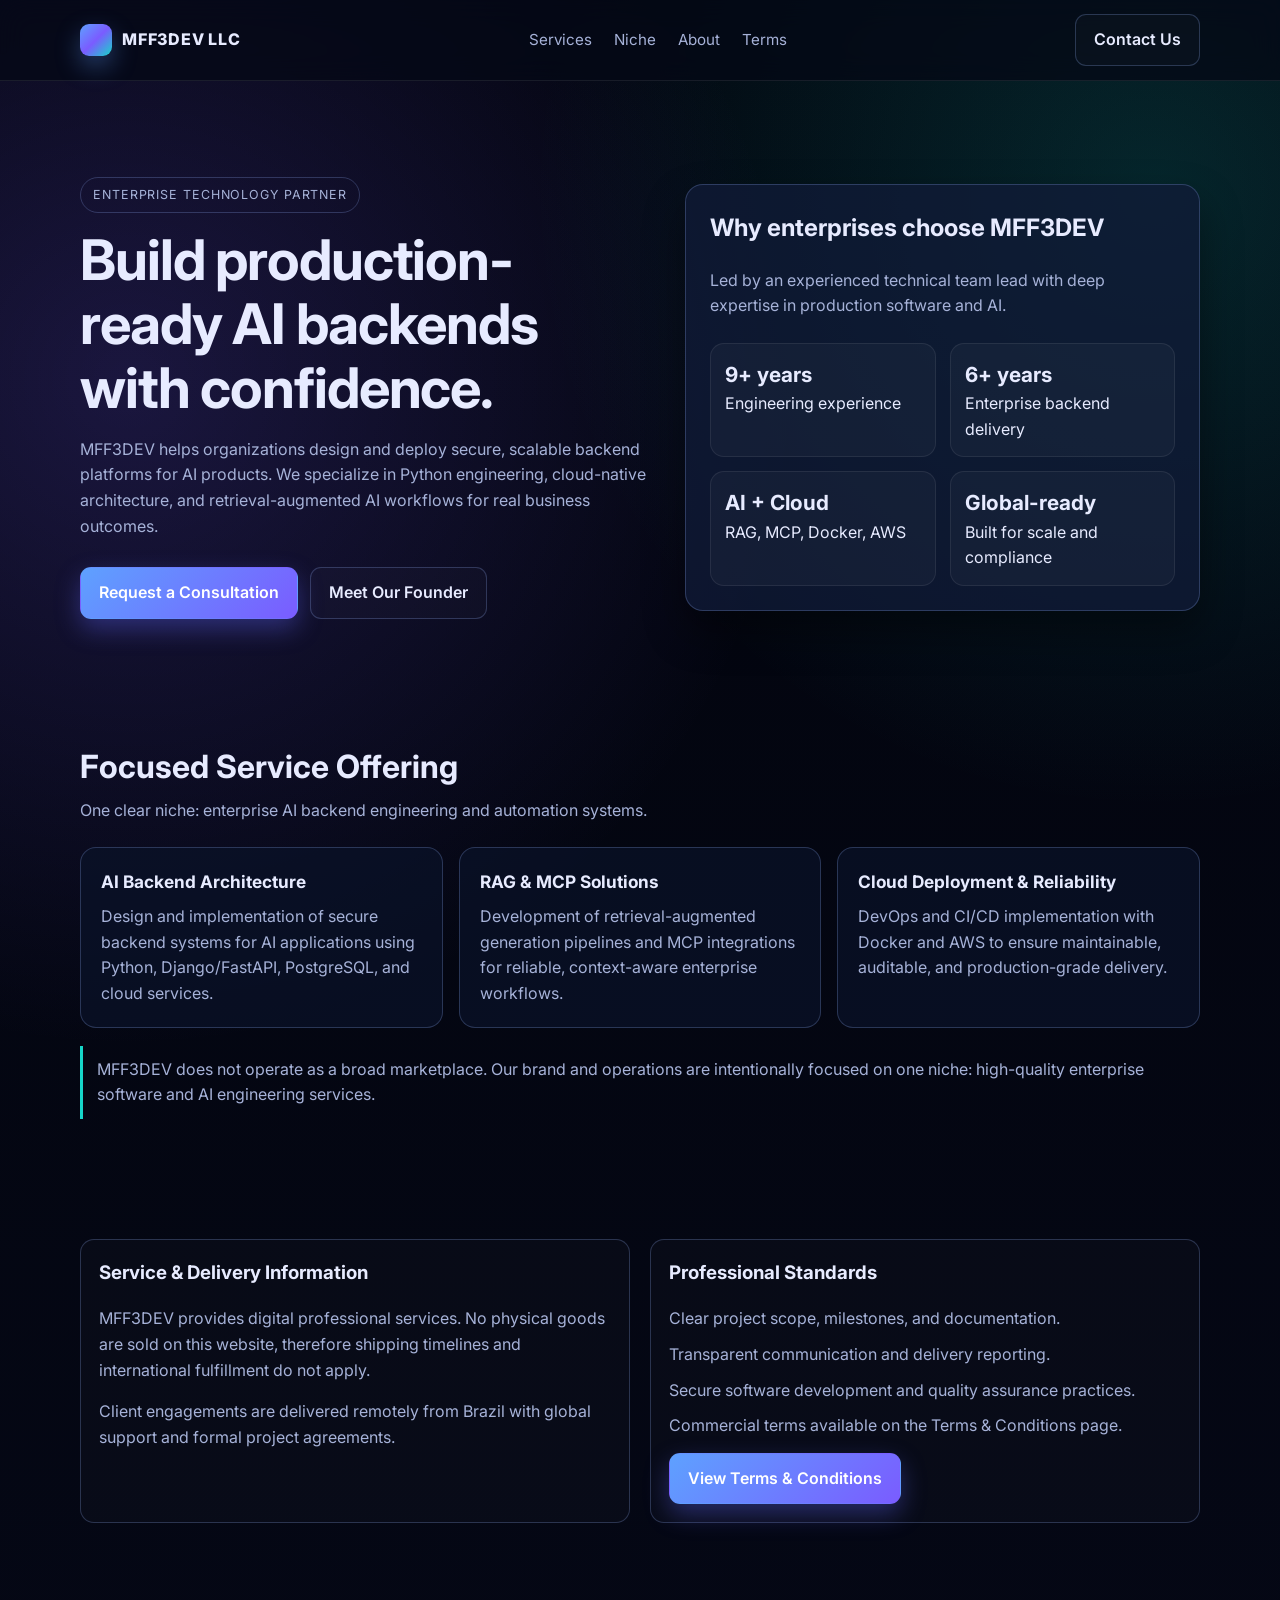
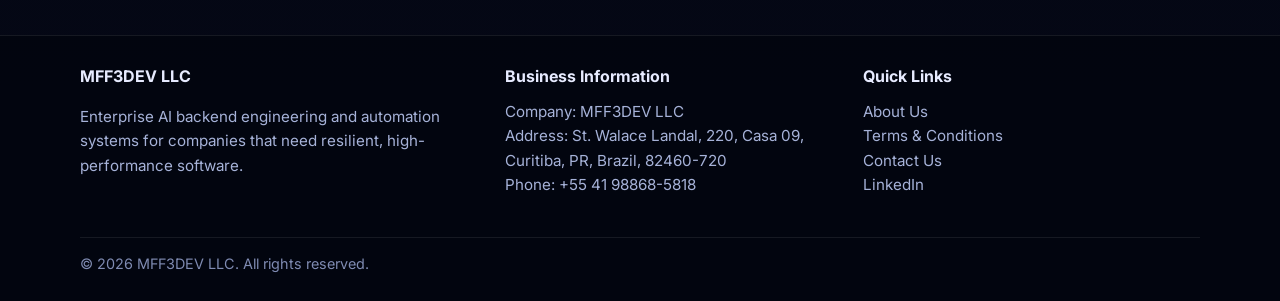
==== index.html @ eca4b6ab "Add files via upload" ====
<!doctype html>
<html lang="en">
  <head>
    <meta charset="UTF-8" />
    <meta name="viewport" content="width=device-width, initial-scale=1.0" />
    <title>MFF3DEV | Enterprise AI Engineering</title>
    <meta
      name="description"
      content="MFF3DEV LLC delivers enterprise AI backend engineering, automation systems, and software architecture services."
    />
    <link rel="preconnect" href="https://fonts.googleapis.com" />
    <link rel="preconnect" href="https://fonts.gstatic.com" crossorigin />
    <link
      href="https://fonts.googleapis.com/css2?family=Inter:wght@400;500;600;700;800&display=swap"
      rel="stylesheet"
    />
    <link rel="stylesheet" href="./styles.css" />
  </head>
  <body>
    <header class="topbar">
      <div class="container nav">
        <a class="brand" href="./index.html">
          <span class="brand-mark" aria-hidden="true"></span>
          <span>MFF3DEV LLC</span>
        </a>
        <nav class="nav-links">
          <a href="#services">Services</a>
          <a href="#focus">Niche</a>
          <a href="./about.html">About</a>
          <a href="./terms.html">Terms</a>
        </nav>
        <a class="btn btn-ghost" href="mailto:marcelo.feliciano.f@outlook.com">Contact Us</a>
      </div>
    </header>

    <main>
      <section class="hero">
        <div class="container hero-grid">
          <div>
            <span class="eyebrow">Enterprise Technology Partner</span>
            <h1>Build production-ready AI backends with confidence.</h1>
            <p>
              MFF3DEV helps organizations design and deploy secure, scalable backend platforms for AI
              products. We specialize in Python engineering, cloud-native architecture, and
              retrieval-augmented AI workflows for real business outcomes.
            </p>
            <div class="hero-actions">
              <a class="btn btn-primary" href="mailto:marcelo.feliciano.f@outlook.com">Request a Consultation</a>
              <a class="btn btn-ghost" href="./about.html">Meet Our Founder</a>
            </div>
          </div>
          <aside class="glass-card">
            <h2 style="margin-top: 0">Why enterprises choose MFF3DEV</h2>
            <p class="section-subtitle">
              Led by an experienced technical team lead with deep expertise in production software and AI.
            </p>
            <div class="metrics">
              <div class="metric">
                <strong>9+ years</strong>
                <span>Engineering experience</span>
              </div>
              <div class="metric">
                <strong>6+ years</strong>
                <span>Enterprise backend delivery</span>
              </div>
              <div class="metric">
                <strong>AI + Cloud</strong>
                <span>RAG, MCP, Docker, AWS</span>
              </div>
              <div class="metric">
                <strong>Global-ready</strong>
                <span>Built for scale and compliance</span>
              </div>
            </div>
          </aside>
        </div>
      </section>

      <section id="services">
        <div class="container">
          <h2 class="section-title">Focused Service Offering</h2>
          <p class="section-subtitle">
            One clear niche: enterprise AI backend engineering and automation systems.
          </p>
          <div class="grid-3">
            <article class="service-card">
              <h3>AI Backend Architecture</h3>
              <p>
                Design and implementation of secure backend systems for AI applications using Python,
                Django/FastAPI, PostgreSQL, and cloud services.
              </p>
            </article>
            <article class="service-card">
              <h3>RAG & MCP Solutions</h3>
              <p>
                Development of retrieval-augmented generation pipelines and MCP integrations for reliable,
                context-aware enterprise workflows.
              </p>
            </article>
            <article class="service-card">
              <h3>Cloud Deployment & Reliability</h3>
              <p>
                DevOps and CI/CD implementation with Docker and AWS to ensure maintainable, auditable,
                and production-grade delivery.
              </p>
            </article>
          </div>
          <p class="focus-note" id="focus">
            MFF3DEV does not operate as a broad marketplace. Our brand and operations are intentionally
            focused on one niche: high-quality enterprise software and AI engineering services.
          </p>
        </div>
      </section>

      <section>
        <div class="container two-col">
          <div class="panel">
            <h3>Service & Delivery Information</h3>
            <p>
              MFF3DEV provides digital professional services. No physical goods are sold on this website,
              therefore shipping timelines and international fulfillment do not apply.
            </p>
            <p>
              Client engagements are delivered remotely from Brazil with global support and formal project
              agreements.
            </p>
          </div>
          <div class="panel">
            <h3>Professional Standards</h3>
            <ul class="clean">
              <li>Clear project scope, milestones, and documentation.</li>
              <li>Transparent communication and delivery reporting.</li>
              <li>Secure software development and quality assurance practices.</li>
              <li>Commercial terms available on the Terms & Conditions page.</li>
            </ul>
            <div class="cta">
              <a class="btn btn-primary" href="./terms.html">View Terms & Conditions</a>
            </div>
          </div>
        </div>
      </section>
    </main>

    <footer>
      <div class="container footer-grid">
        <div>
          <h4>MFF3DEV LLC</h4>
          <p>
            Enterprise AI backend engineering and automation systems for companies that need resilient,
            high-performance software.
          </p>
        </div>
        <div>
          <h4>Business Information</h4>
          <ul>
            <li>Company: MFF3DEV LLC</li>
            <li>Address: St. Walace Landal, 220, Casa 09, Curitiba, PR, Brazil, 82460-720</li>
            <li>Phone: +55 41 98868-5818</li>
          </ul>
        </div>
        <div>
          <h4>Quick Links</h4>
          <ul>
            <li><a href="./about.html">About Us</a></li>
            <li><a href="./terms.html">Terms & Conditions</a></li>
            <li><a href="mailto:marcelo.feliciano.f@outlook.com">Contact Us</a></li>
            <li><a href="https://www.linkedin.com/in/marcelo-feliciano-filho-731504182" target="_blank" rel="noreferrer">LinkedIn</a></li>
          </ul>
        </div>
      </div>
      <div class="container copyright">
        © <span id="year"></span> MFF3DEV LLC. All rights reserved.
      </div>
    </footer>
    <script>
      document.getElementById("year").textContent = new Date().getFullYear();
    </script>
  </body>
</html>
---- styles.css ----
:root {
  --bg: #050816;
  --bg-soft: #0d1329;
  --card: rgba(17, 27, 56, 0.75);
  --text: #e7ebff;
  --muted: #a6b2d8;
  --primary: #5ea1ff;
  --primary-2: #7a5cff;
  --accent: #16d6c9;
  --border: rgba(151, 178, 255, 0.24);
  --shadow: 0 20px 40px rgba(0, 0, 0, 0.4);
}

* {
  box-sizing: border-box;
}

body {
  margin: 0;
  font-family: "Inter", -apple-system, BlinkMacSystemFont, "Segoe UI", Roboto, sans-serif;
  background:
    radial-gradient(circle at 10% 20%, rgba(122, 92, 255, 0.2), transparent 35%),
    radial-gradient(circle at 90% 10%, rgba(22, 214, 201, 0.16), transparent 30%),
    linear-gradient(180deg, #02040d 0%, var(--bg) 100%);
  color: var(--text);
  line-height: 1.6;
}

a {
  color: inherit;
  text-decoration: none;
}

.container {
  width: min(1120px, 92%);
  margin: 0 auto;
}

.topbar {
  position: sticky;
  top: 0;
  z-index: 50;
  backdrop-filter: blur(14px);
  background: rgba(5, 8, 22, 0.75);
  border-bottom: 1px solid rgba(255, 255, 255, 0.08);
}

.nav {
  display: flex;
  align-items: center;
  justify-content: space-between;
  padding: 14px 0;
}

.brand {
  display: flex;
  align-items: center;
  gap: 10px;
  font-weight: 800;
  letter-spacing: 0.8px;
}

.brand-mark {
  width: 32px;
  height: 32px;
  border-radius: 9px;
  background: linear-gradient(135deg, var(--primary), var(--primary-2), var(--accent));
  box-shadow: 0 10px 24px rgba(94, 161, 255, 0.35);
}

.nav-links {
  display: flex;
  align-items: center;
  gap: 22px;
  color: var(--muted);
  font-size: 0.95rem;
}

.nav-links a:hover {
  color: var(--text);
}

.btn {
  display: inline-flex;
  align-items: center;
  justify-content: center;
  border-radius: 11px;
  padding: 12px 18px;
  font-weight: 600;
  border: 1px solid transparent;
  transition: all 0.2s ease;
}

.btn-primary {
  background: linear-gradient(135deg, var(--primary), var(--primary-2));
  color: white;
  box-shadow: 0 10px 24px rgba(98, 104, 255, 0.35);
}

.btn-primary:hover {
  transform: translateY(-1px);
  filter: brightness(1.07);
}

.btn-ghost {
  border-color: var(--border);
  color: var(--text);
  background: rgba(255, 255, 255, 0.02);
}

.btn-ghost:hover {
  border-color: rgba(255, 255, 255, 0.4);
}

.hero {
  padding: 96px 0 70px;
}

.hero-grid {
  display: grid;
  grid-template-columns: 1.05fr 0.95fr;
  gap: 36px;
  align-items: center;
}

.eyebrow {
  display: inline-block;
  padding: 7px 12px;
  border: 1px solid var(--border);
  border-radius: 999px;
  color: var(--muted);
  font-size: 0.78rem;
  letter-spacing: 0.9px;
  text-transform: uppercase;
}

h1 {
  margin: 15px 0 14px;
  font-size: clamp(2rem, 5.2vw, 3.5rem);
  line-height: 1.15;
  letter-spacing: -0.02em;
}

.hero p {
  color: var(--muted);
  max-width: 640px;
}

.hero-actions {
  margin-top: 28px;
  display: flex;
  gap: 12px;
  flex-wrap: wrap;
}

.glass-card {
  background: var(--card);
  border: 1px solid var(--border);
  border-radius: 18px;
  padding: 24px;
  box-shadow: var(--shadow);
}

.metrics {
  display: grid;
  grid-template-columns: repeat(2, minmax(0, 1fr));
  gap: 14px;
  margin-top: 16px;
}

.metric {
  background: rgba(255, 255, 255, 0.03);
  border: 1px solid rgba(255, 255, 255, 0.08);
  border-radius: 14px;
  padding: 14px;
}

.metric strong {
  display: block;
  font-size: 1.3rem;
}

section {
  padding: 52px 0;
}

.section-title {
  margin: 0 0 6px;
  font-size: clamp(1.45rem, 3.2vw, 2rem);
}

.section-subtitle {
  margin: 0 0 24px;
  color: var(--muted);
}

.grid-3 {
  display: grid;
  grid-template-columns: repeat(3, minmax(0, 1fr));
  gap: 16px;
}

.service-card {
  background: rgba(11, 18, 41, 0.72);
  border: 1px solid var(--border);
  border-radius: 16px;
  padding: 20px;
}

.service-card h3 {
  margin: 0 0 8px;
  font-size: 1.08rem;
}

.service-card p {
  margin: 0;
  color: var(--muted);
}

.focus-note {
  margin-top: 18px;
  border-left: 3px solid var(--accent);
  padding: 11px 0 11px 14px;
  color: var(--muted);
}

.cta {
  margin-top: 14px;
}

.two-col {
  display: grid;
  grid-template-columns: repeat(2, minmax(0, 1fr));
  gap: 20px;
}

.panel {
  background: rgba(255, 255, 255, 0.02);
  border: 1px solid var(--border);
  border-radius: 14px;
  padding: 18px;
}

.panel h3 {
  margin-top: 0;
}

.panel p,
.panel li {
  color: var(--muted);
}

ul.clean {
  list-style: none;
  padding: 0;
  margin: 0;
}

ul.clean li {
  margin-bottom: 10px;
}

footer {
  margin-top: 60px;
  border-top: 1px solid rgba(255, 255, 255, 0.08);
  background: rgba(2, 5, 14, 0.78);
}

.footer-grid {
  padding: 28px 0 40px;
  display: grid;
  grid-template-columns: 1.2fr 1fr 1fr;
  gap: 20px;
}

.footer-grid h4 {
  margin: 0 0 10px;
}

.footer-grid p,
.footer-grid li,
.footer-grid a {
  color: var(--muted);
  font-size: 0.95rem;
}

.footer-grid ul {
  padding: 0;
  margin: 0;
  list-style: none;
}

.copyright {
  border-top: 1px solid rgba(255, 255, 255, 0.08);
  padding: 14px 0 26px;
  color: #7f8bb2;
  font-size: 0.9rem;
}

.content-page {
  padding-top: 72px;
  min-height: 76vh;
}

.content-wrap {
  max-width: 860px;
}

.content-wrap h1 {
  font-size: clamp(1.9rem, 4.2vw, 2.8rem);
  margin-bottom: 6px;
}

.content-wrap p,
.content-wrap li {
  color: var(--muted);
}

@media (max-width: 930px) {
  .hero-grid,
  .two-col,
  .grid-3,
  .footer-grid {
    grid-template-columns: 1fr;
  }

  .nav-links {
    display: none;
  }

  .hero {
    padding-top: 70px;
  }
}
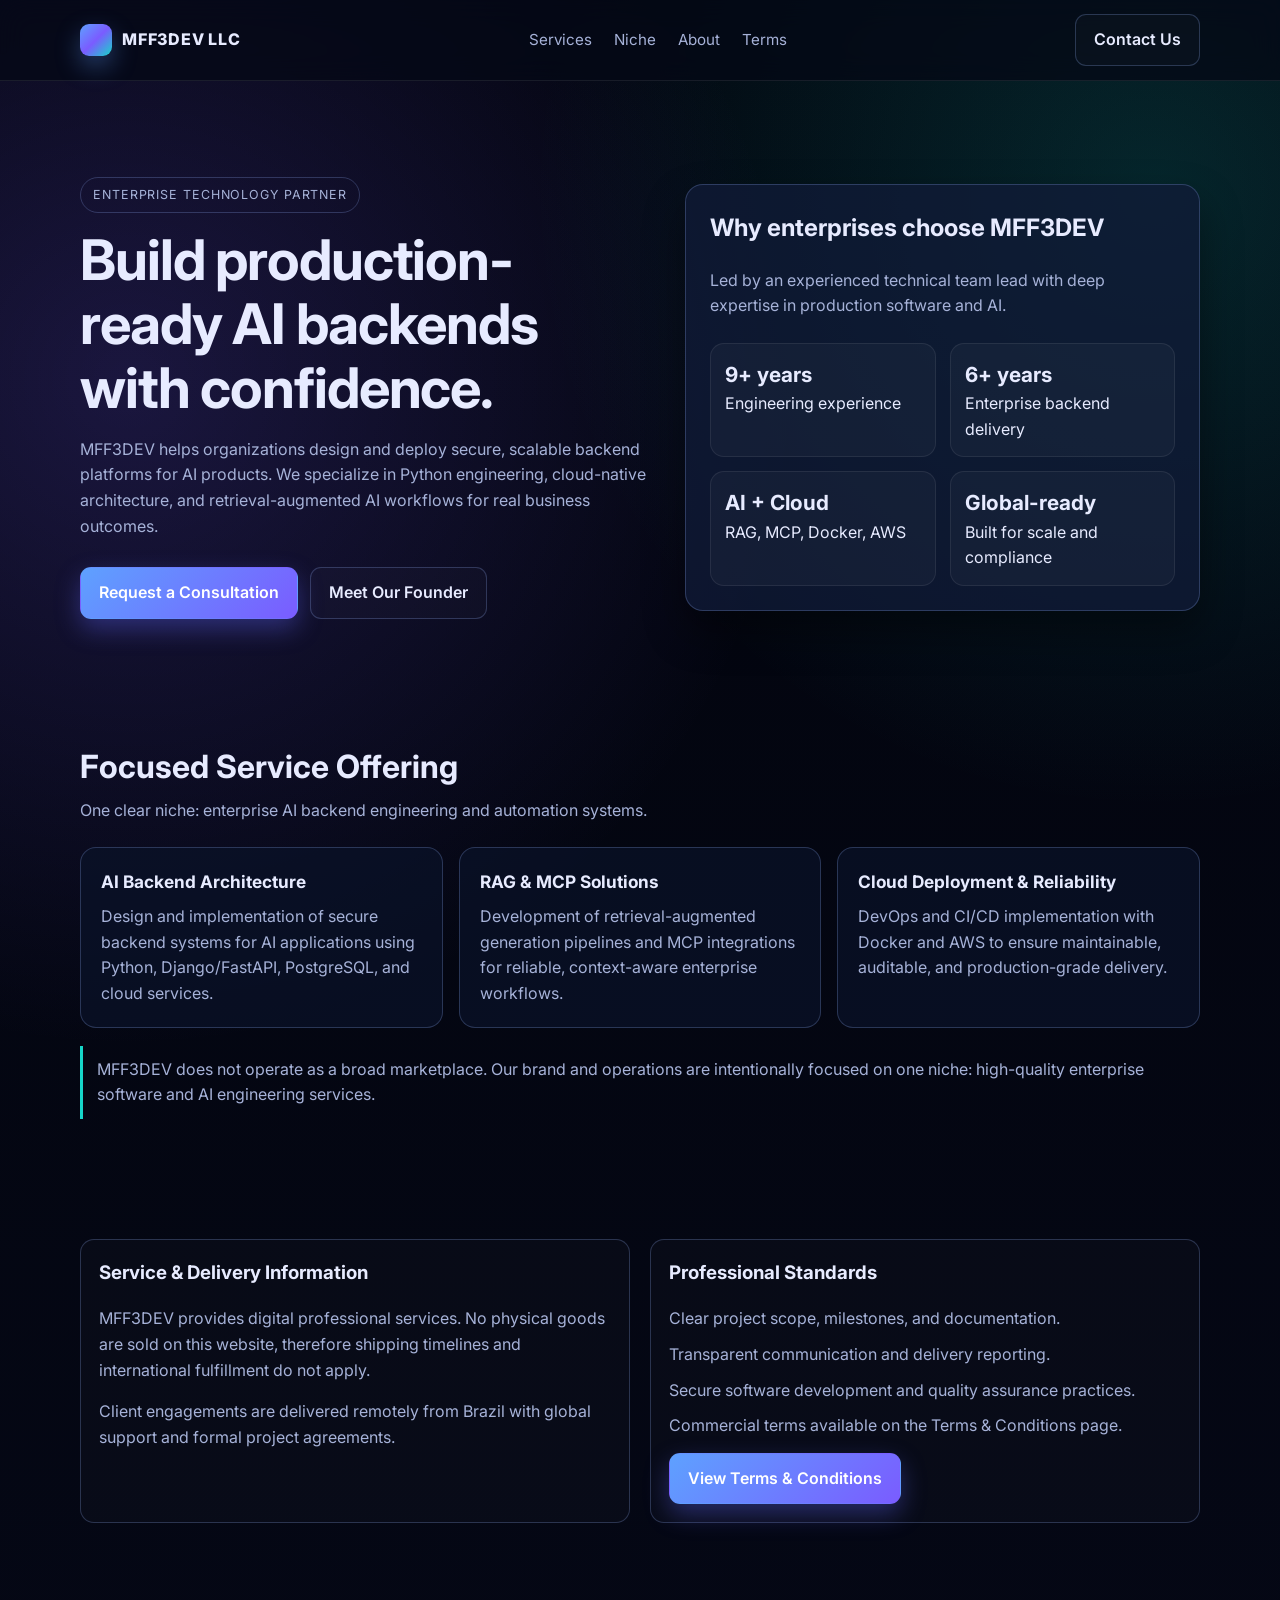
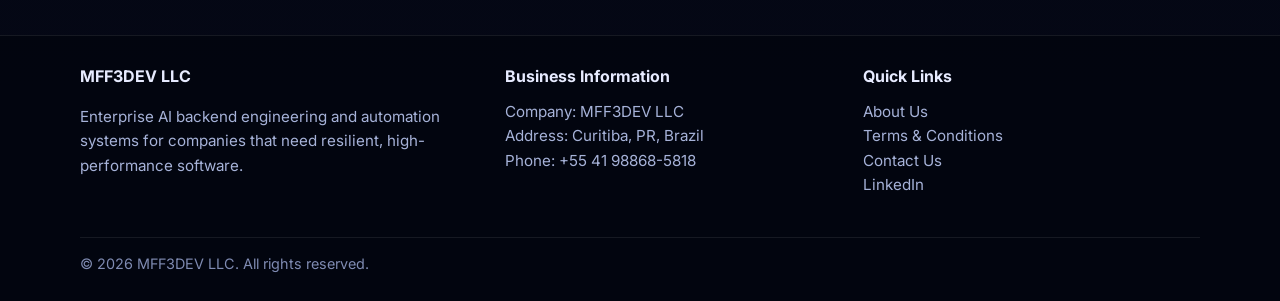
==== commit 8b61d3ce: "Update company address in index.html" ====
--- a/index.html
+++ b/index.html
@@ -154,7 +154,7 @@
           <h4>Business Information</h4>
           <ul>
             <li>Company: MFF3DEV LLC</li>
-            <li>Address: St. Walace Landal, 220, Casa 09, Curitiba, PR, Brazil, 82460-720</li>
+            <li>Address: Curitiba, PR, Brazil</li>
             <li>Phone: +55 41 98868-5818</li>
           </ul>
         </div>
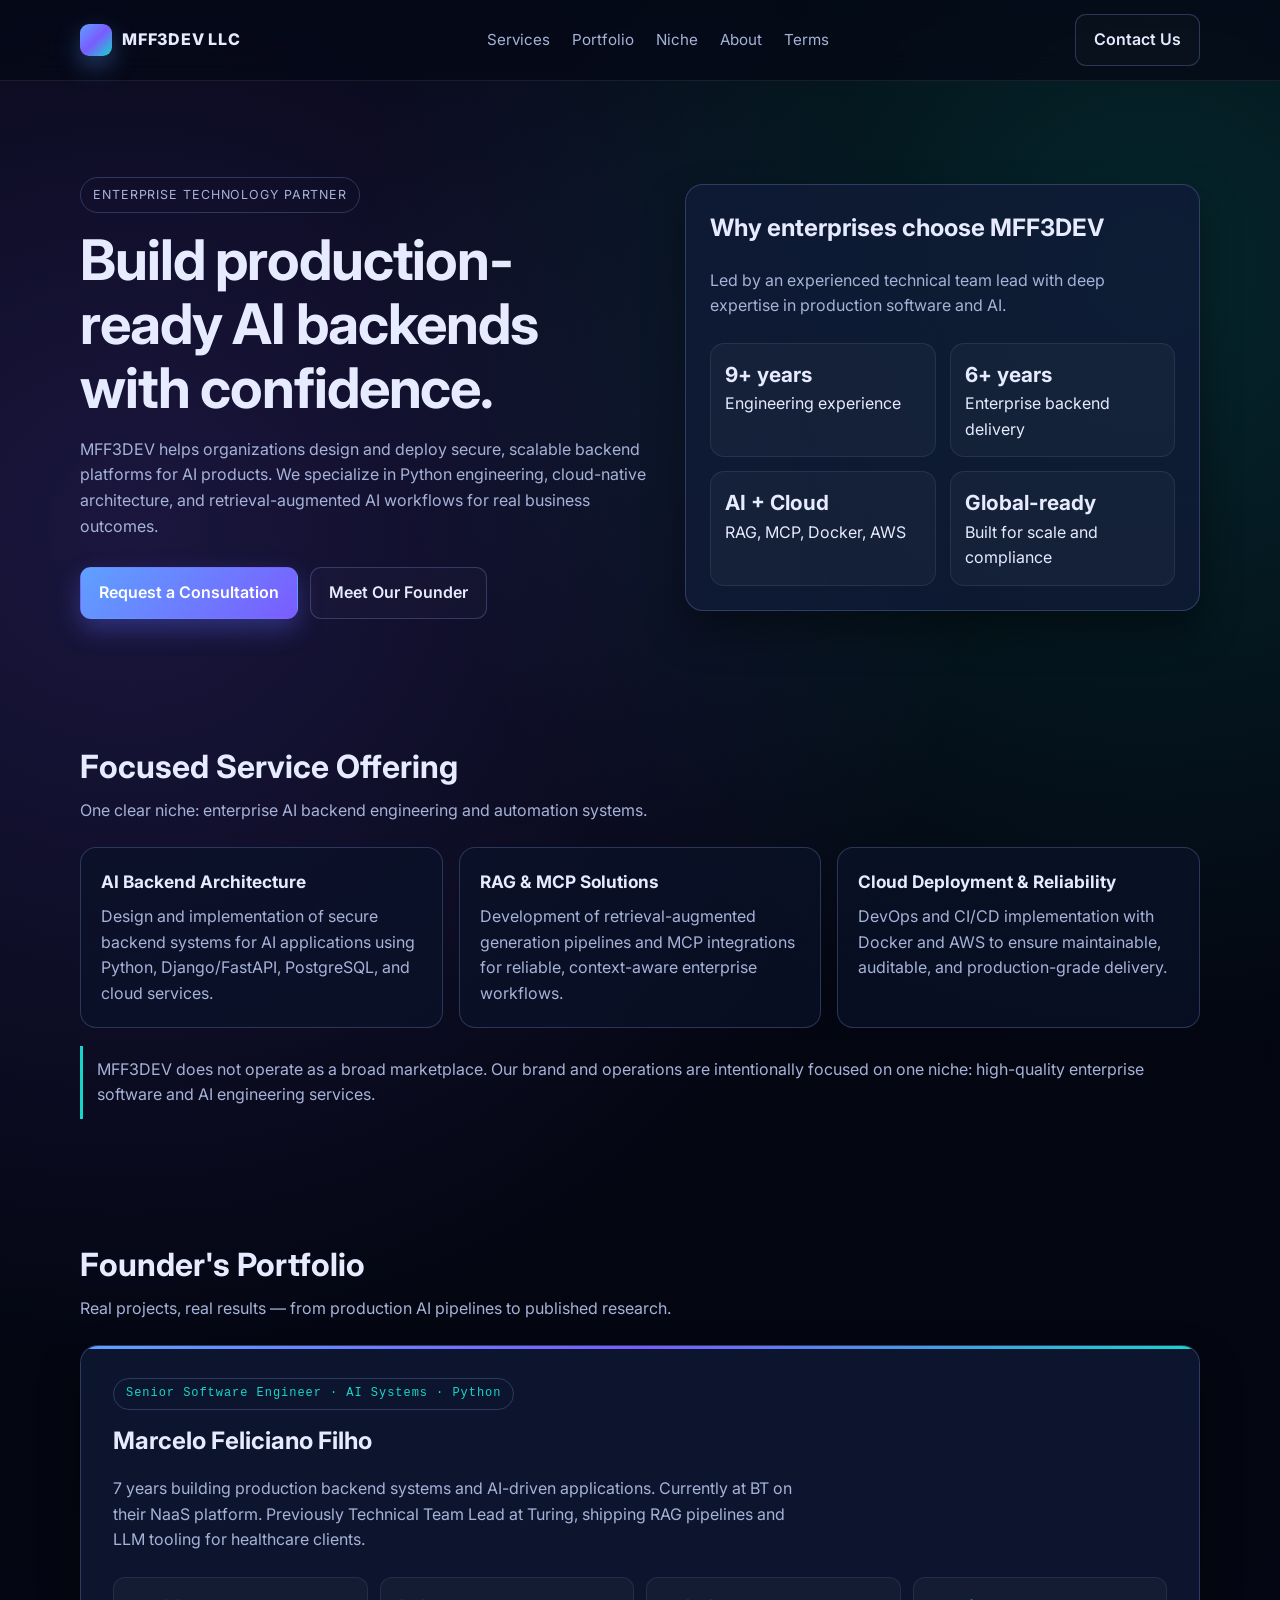
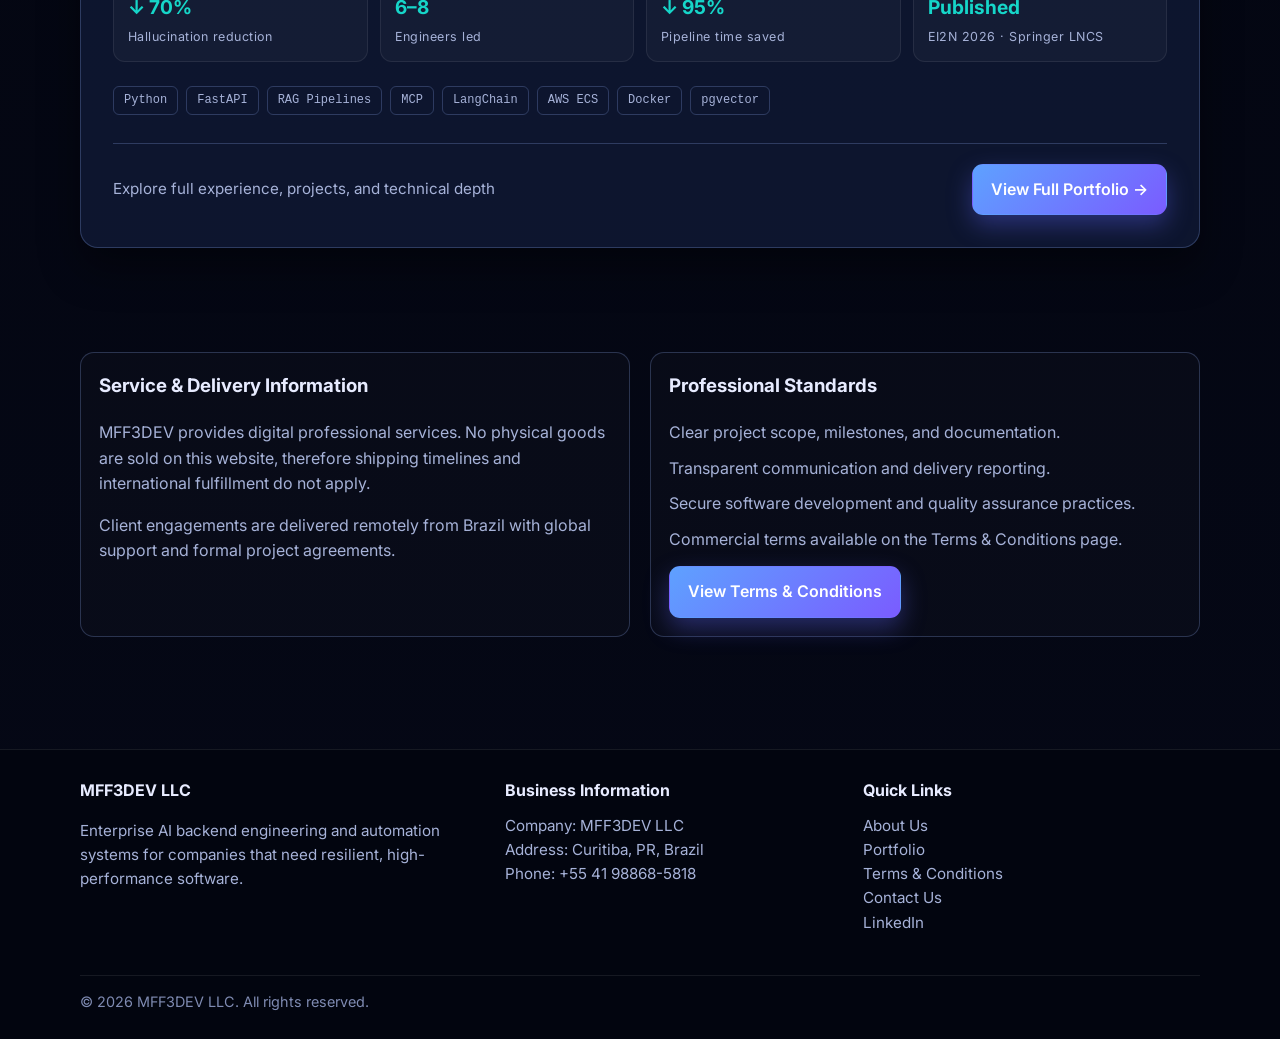
==== commit 5d3834bd: "Add portfolio page and portfolio teaser section on homepage" ====
--- a/index.html
+++ b/index.html
@@ -25,6 +25,7 @@
         </a>
         <nav class="nav-links">
           <a href="#services">Services</a>
+          <a href="#portfolio">Portfolio</a>
           <a href="#focus">Niche</a>
           <a href="./about.html">About</a>
           <a href="./terms.html">Terms</a>
@@ -112,6 +113,60 @@
         </div>
       </section>
 
+      <section id="portfolio">
+        <div class="container">
+          <h2 class="section-title">Founder's Portfolio</h2>
+          <p class="section-subtitle">
+            Real projects, real results — from production AI pipelines to published research.
+          </p>
+          <div class="portfolio-teaser">
+            <div class="portfolio-preview">
+              <div class="portfolio-preview-header">
+                <span class="portfolio-tag">Senior Software Engineer · AI Systems · Python</span>
+              </div>
+              <h3>Marcelo Feliciano Filho</h3>
+              <p>
+                7 years building production backend systems and AI-driven applications.
+                Currently at BT on their NaaS platform. Previously Technical Team Lead at Turing,
+                shipping RAG pipelines and LLM tooling for healthcare clients.
+              </p>
+              <div class="portfolio-metrics">
+                <div class="portfolio-metric">
+                  <strong>↓ 70%</strong>
+                  <span>Hallucination reduction</span>
+                </div>
+                <div class="portfolio-metric">
+                  <strong>6–8</strong>
+                  <span>Engineers led</span>
+                </div>
+                <div class="portfolio-metric">
+                  <strong>↓ 95%</strong>
+                  <span>Pipeline time saved</span>
+                </div>
+                <div class="portfolio-metric">
+                  <strong>Published</strong>
+                  <span>EI2N 2026 · Springer LNCS</span>
+                </div>
+              </div>
+              <div class="portfolio-stack">
+                <span class="stack-tag">Python</span>
+                <span class="stack-tag">FastAPI</span>
+                <span class="stack-tag">RAG Pipelines</span>
+                <span class="stack-tag">MCP</span>
+                <span class="stack-tag">LangChain</span>
+                <span class="stack-tag">AWS ECS</span>
+                <span class="stack-tag">Docker</span>
+                <span class="stack-tag">pgvector</span>
+              </div>
+            </div>
+            <div class="portfolio-cta-block">
+              <p class="portfolio-cta-text">Explore full experience, projects, and technical depth</p>
+              <a class="btn btn-primary" href="./portfolio.html" id="portfolio-link">View Full Portfolio →</a>
+            </div>
+          </div>
+        </div>
+      </section>
+
       <section>
         <div class="container two-col">
           <div class="panel">
@@ -141,6 +196,110 @@
       </section>
     </main>
 
+    <style>
+      /* Portfolio Teaser Section */
+      .portfolio-teaser {
+        background: var(--card);
+        border: 1px solid var(--border);
+        border-radius: 18px;
+        padding: 32px;
+        box-shadow: var(--shadow);
+        position: relative;
+        overflow: hidden;
+      }
+      .portfolio-teaser::before {
+        content: '';
+        position: absolute;
+        top: 0; left: 0; right: 0;
+        height: 3px;
+        background: linear-gradient(90deg, var(--primary), var(--primary-2), var(--accent));
+      }
+      .portfolio-preview-header {
+        margin-bottom: 12px;
+      }
+      .portfolio-tag {
+        display: inline-block;
+        padding: 5px 12px;
+        border: 1px solid var(--border);
+        border-radius: 999px;
+        color: var(--accent);
+        font-size: 0.75rem;
+        letter-spacing: 0.08em;
+        font-family: 'IBM Plex Mono', 'Courier New', monospace;
+      }
+      .portfolio-preview h3 {
+        margin: 10px 0 8px;
+        font-size: 1.5rem;
+        font-weight: 700;
+      }
+      .portfolio-preview > p {
+        color: var(--muted);
+        max-width: 680px;
+        margin-bottom: 24px;
+      }
+      .portfolio-metrics {
+        display: grid;
+        grid-template-columns: repeat(4, 1fr);
+        gap: 12px;
+        margin-bottom: 24px;
+      }
+      .portfolio-metric {
+        background: rgba(255, 255, 255, 0.03);
+        border: 1px solid rgba(255, 255, 255, 0.08);
+        border-radius: 12px;
+        padding: 14px;
+        display: flex;
+        flex-direction: column;
+        gap: 4px;
+      }
+      .portfolio-metric strong {
+        font-size: 1.2rem;
+        font-weight: 700;
+        color: var(--accent);
+      }
+      .portfolio-metric span {
+        font-size: 0.78rem;
+        color: var(--muted);
+        letter-spacing: 0.04em;
+      }
+      .portfolio-stack {
+        display: flex;
+        flex-wrap: wrap;
+        gap: 8px;
+        margin-bottom: 28px;
+      }
+      .stack-tag {
+        font-size: 0.75rem;
+        padding: 4px 10px;
+        border: 1px solid var(--border);
+        border-radius: 6px;
+        color: var(--muted);
+        font-family: 'IBM Plex Mono', 'Courier New', monospace;
+      }
+      .portfolio-cta-block {
+        display: flex;
+        align-items: center;
+        gap: 20px;
+        padding-top: 20px;
+        border-top: 1px solid var(--border);
+        flex-wrap: wrap;
+      }
+      .portfolio-cta-text {
+        color: var(--muted);
+        font-size: 0.95rem;
+        margin: 0;
+        flex: 1;
+      }
+      @media (max-width: 930px) {
+        .portfolio-metrics { grid-template-columns: repeat(2, 1fr); }
+        .portfolio-cta-block { flex-direction: column; align-items: flex-start; }
+      }
+      @media (max-width: 540px) {
+        .portfolio-teaser { padding: 20px; }
+        .portfolio-metrics { grid-template-columns: repeat(2, 1fr); }
+      }
+    </style>
+
     <footer>
       <div class="container footer-grid">
         <div>
@@ -162,6 +321,7 @@
           <h4>Quick Links</h4>
           <ul>
             <li><a href="./about.html">About Us</a></li>
+            <li><a href="./portfolio.html">Portfolio</a></li>
             <li><a href="./terms.html">Terms & Conditions</a></li>
             <li><a href="mailto:marcelo.feliciano.f@outlook.com">Contact Us</a></li>
             <li><a href="https://www.linkedin.com/in/marcelo-feliciano-filho-731504182" target="_blank" rel="noreferrer">LinkedIn</a></li>
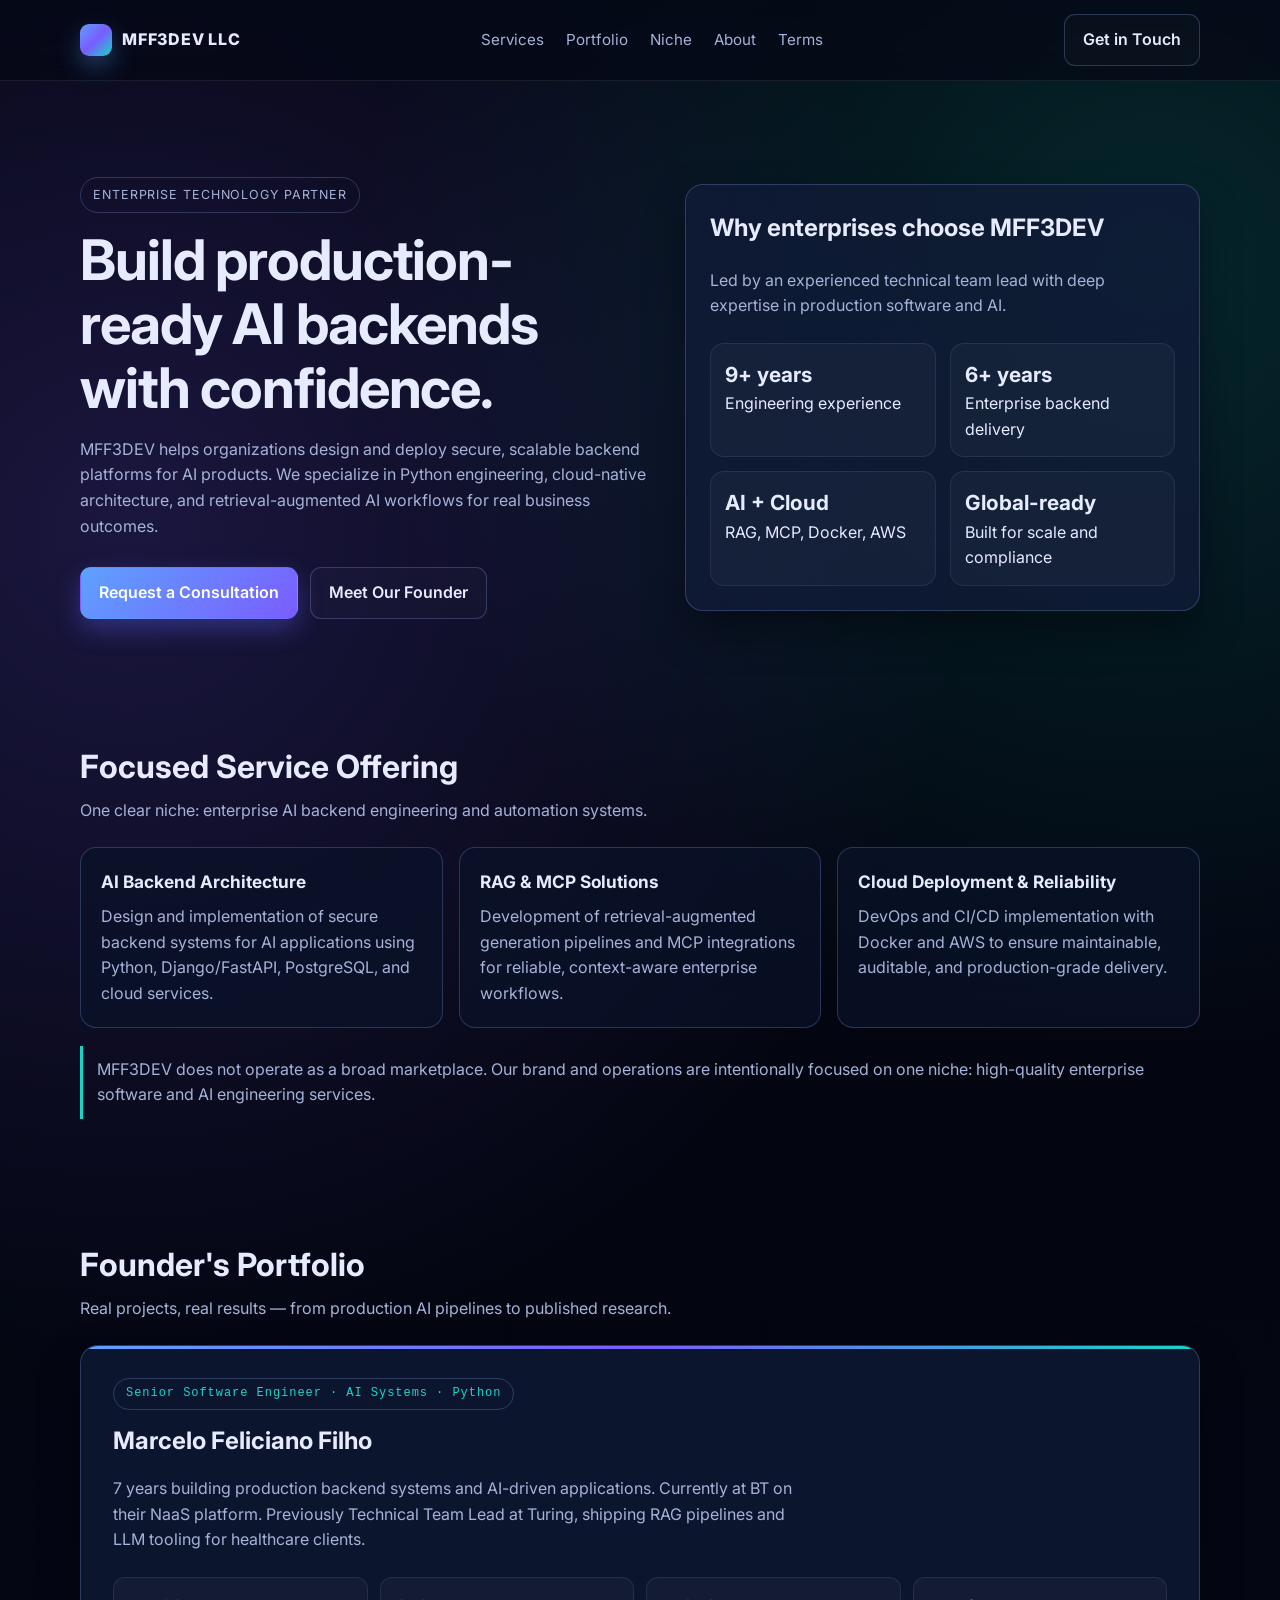
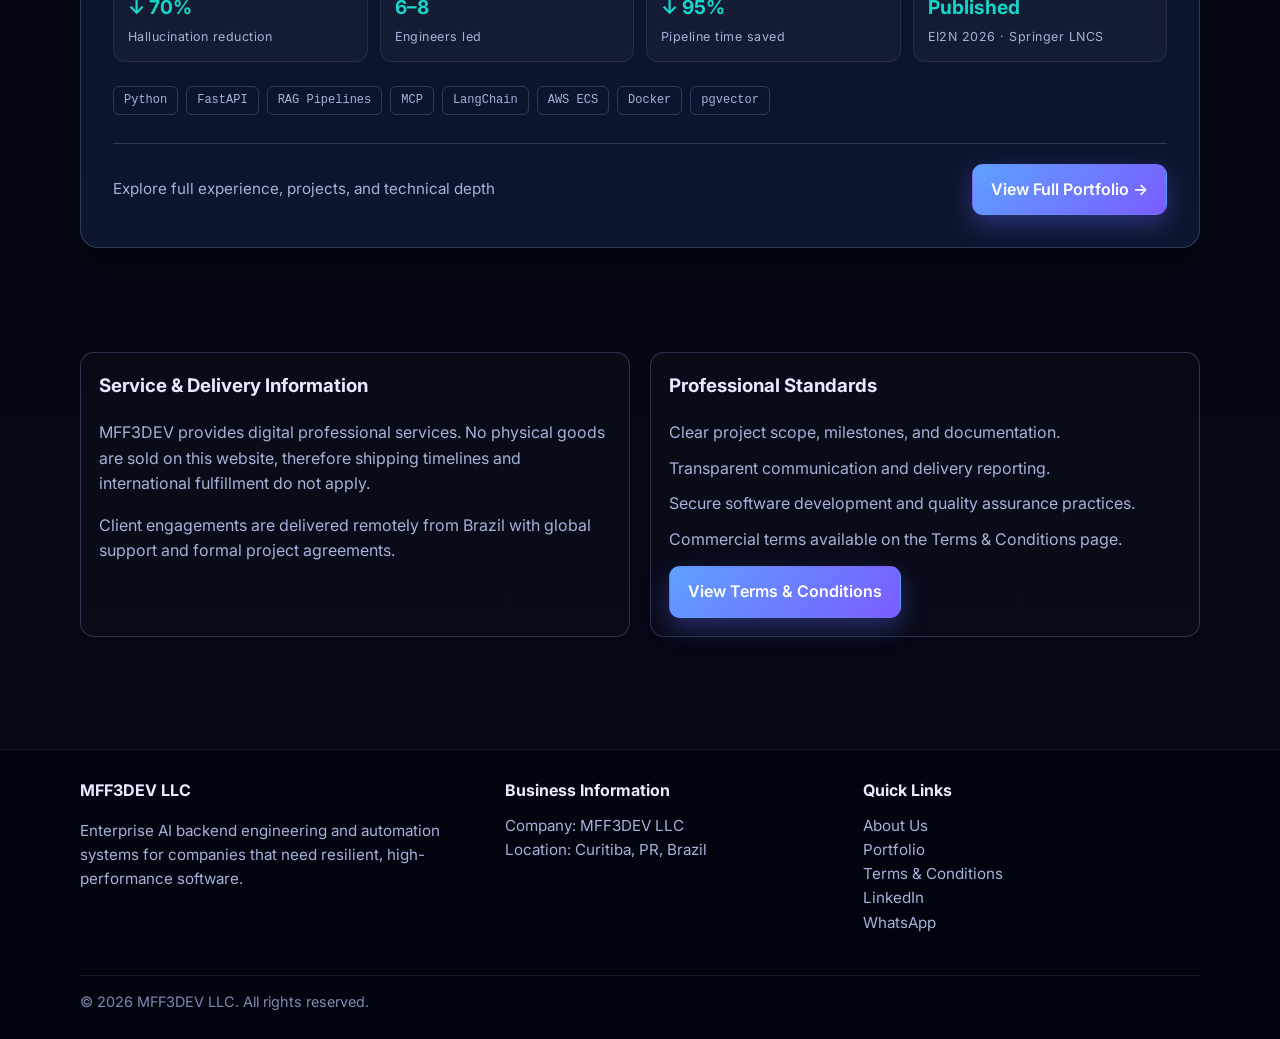
==== commit 393d853f: "Fix nav portfolio link, remove address, update contacts to LinkedIn + WhatsApp, remove dates from ti" ====
--- a/index.html
+++ b/index.html
@@ -30,7 +30,7 @@
           <a href="./about.html">About</a>
           <a href="./terms.html">Terms</a>
         </nav>
-        <a class="btn btn-ghost" href="mailto:marcelo.feliciano.f@outlook.com">Contact Us</a>
+        <a class="btn btn-ghost" href="https://www.linkedin.com/in/marcelo-feliciano-filho-731504182/" target="_blank" rel="noreferrer">Get in Touch</a>
       </div>
     </header>
 
@@ -313,8 +313,7 @@
           <h4>Business Information</h4>
           <ul>
             <li>Company: MFF3DEV LLC</li>
-            <li>Address: Curitiba, PR, Brazil</li>
-            <li>Phone: +55 41 98868-5818</li>
+            <li>Location: Curitiba, PR, Brazil</li>
           </ul>
         </div>
         <div>
@@ -322,9 +321,9 @@
           <ul>
             <li><a href="./about.html">About Us</a></li>
             <li><a href="./portfolio.html">Portfolio</a></li>
-            <li><a href="./terms.html">Terms & Conditions</a></li>
-            <li><a href="mailto:marcelo.feliciano.f@outlook.com">Contact Us</a></li>
-            <li><a href="https://www.linkedin.com/in/marcelo-feliciano-filho-731504182" target="_blank" rel="noreferrer">LinkedIn</a></li>
+            <li><a href="./terms.html">Terms &amp; Conditions</a></li>
+            <li><a href="https://www.linkedin.com/in/marcelo-feliciano-filho-731504182/" target="_blank" rel="noreferrer">LinkedIn</a></li>
+            <li><a href="https://shorturl.at/VNQv3" target="_blank" rel="noreferrer">WhatsApp</a></li>
           </ul>
         </div>
       </div>
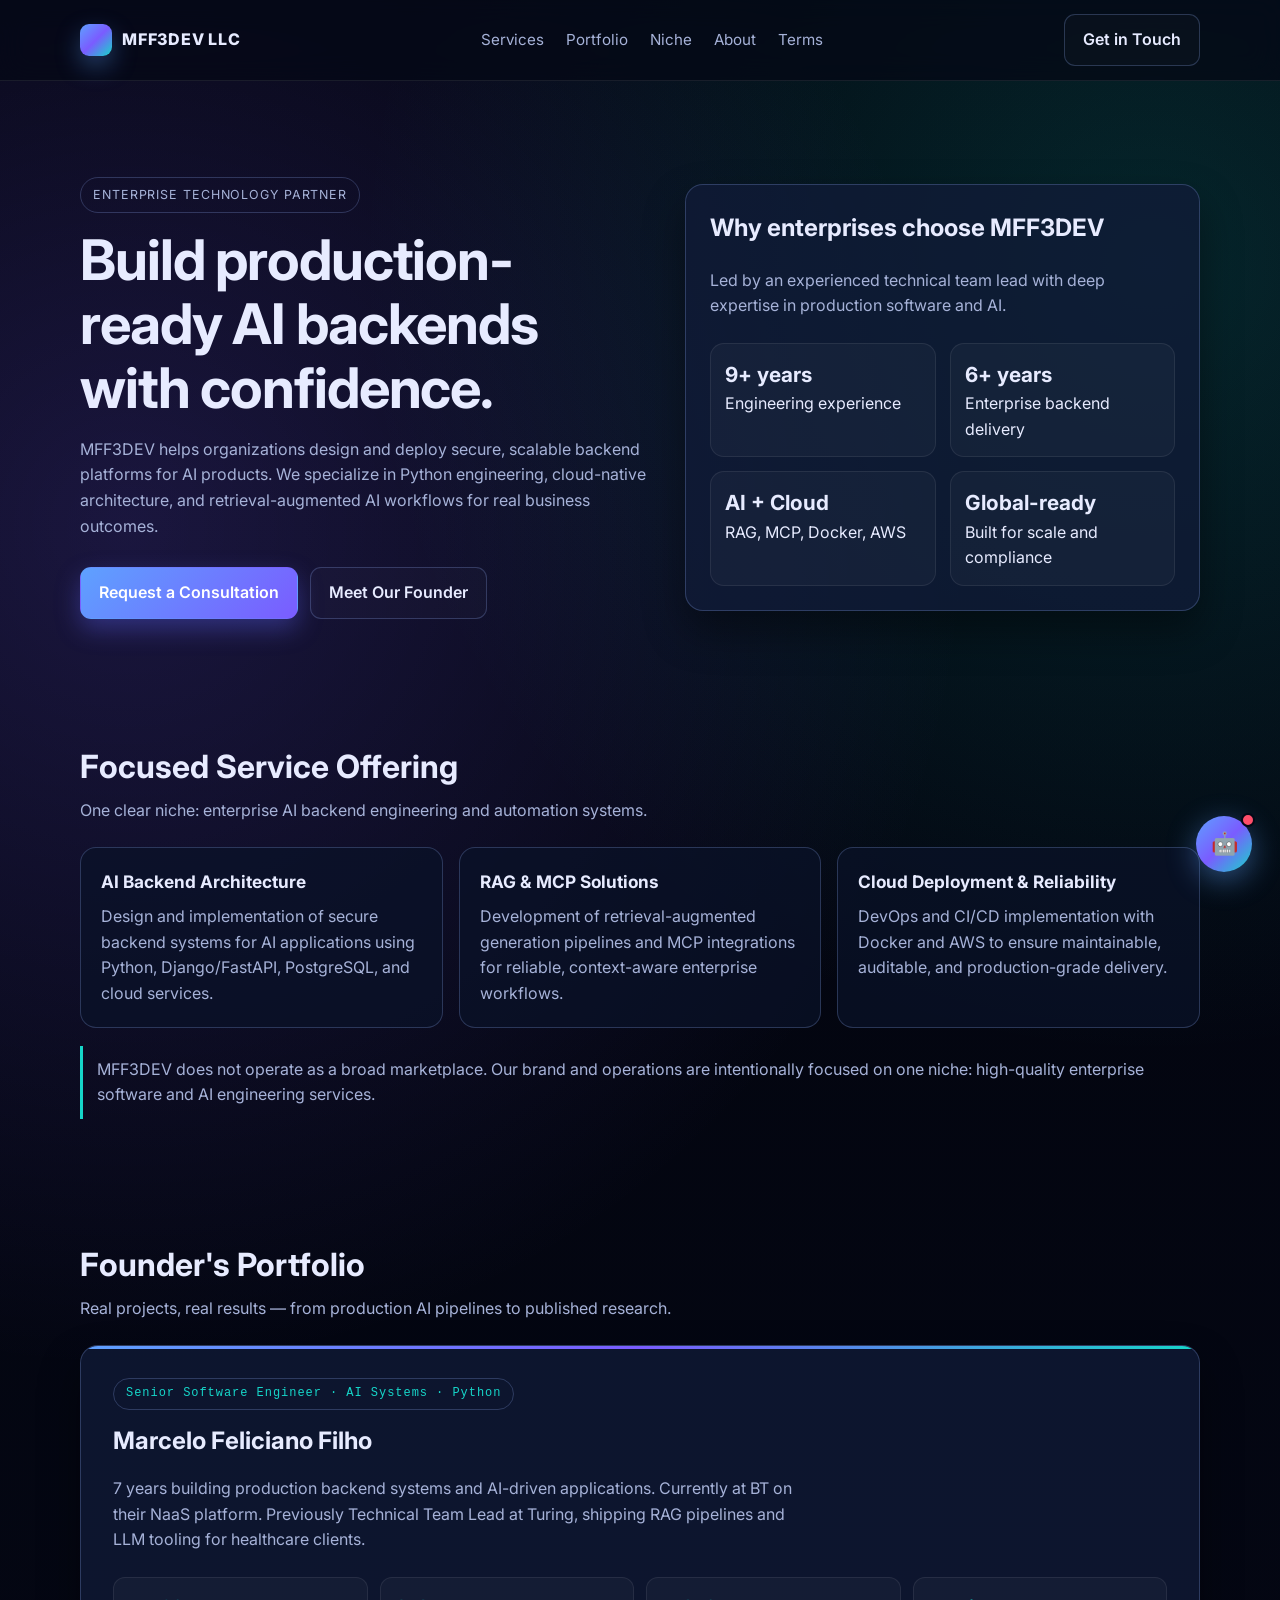
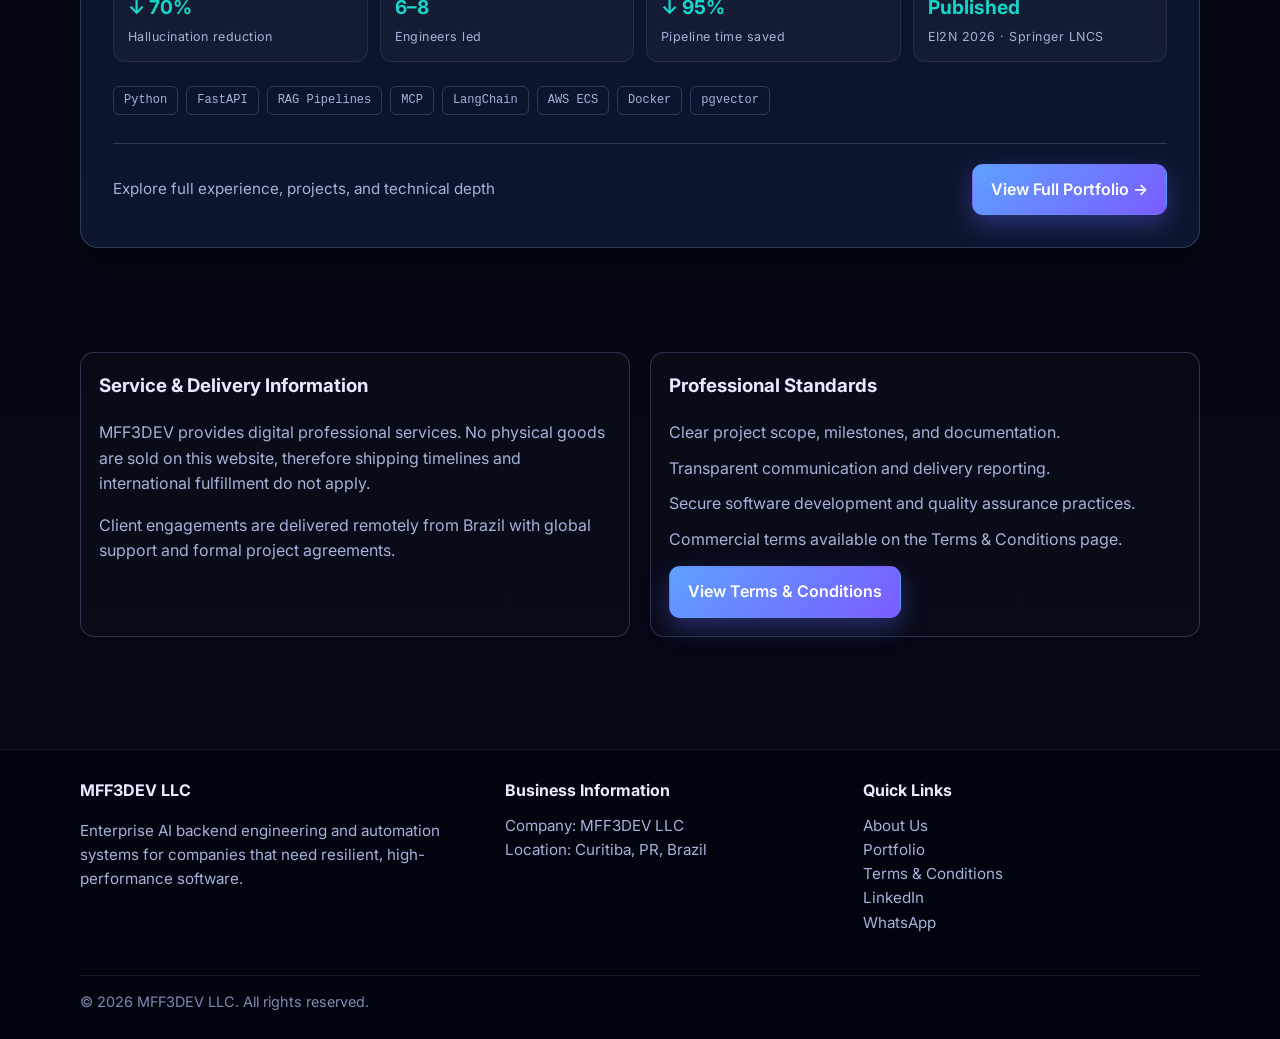
==== commit f6ea59b1: "Add recruiter chatbot with 20+ intents, Calendly booking, portfolio link, CV download" ====
--- a/index.html
+++ b/index.html
@@ -46,7 +46,7 @@
               retrieval-augmented AI workflows for real business outcomes.
             </p>
             <div class="hero-actions">
-              <a class="btn btn-primary" href="mailto:marcelo.feliciano.f@outlook.com">Request a Consultation</a>
+              <a class="btn btn-primary" href="https://www.linkedin.com/in/marcelo-feliciano-filho-731504182/" target="_blank" rel="noreferrer">Request a Consultation</a>
               <a class="btn btn-ghost" href="./about.html">Meet Our Founder</a>
             </div>
           </div>
@@ -334,5 +334,6 @@
     <script>
       document.getElementById("year").textContent = new Date().getFullYear();
     </script>
+    <script src="./chatbot.js"></script>
   </body>
 </html>
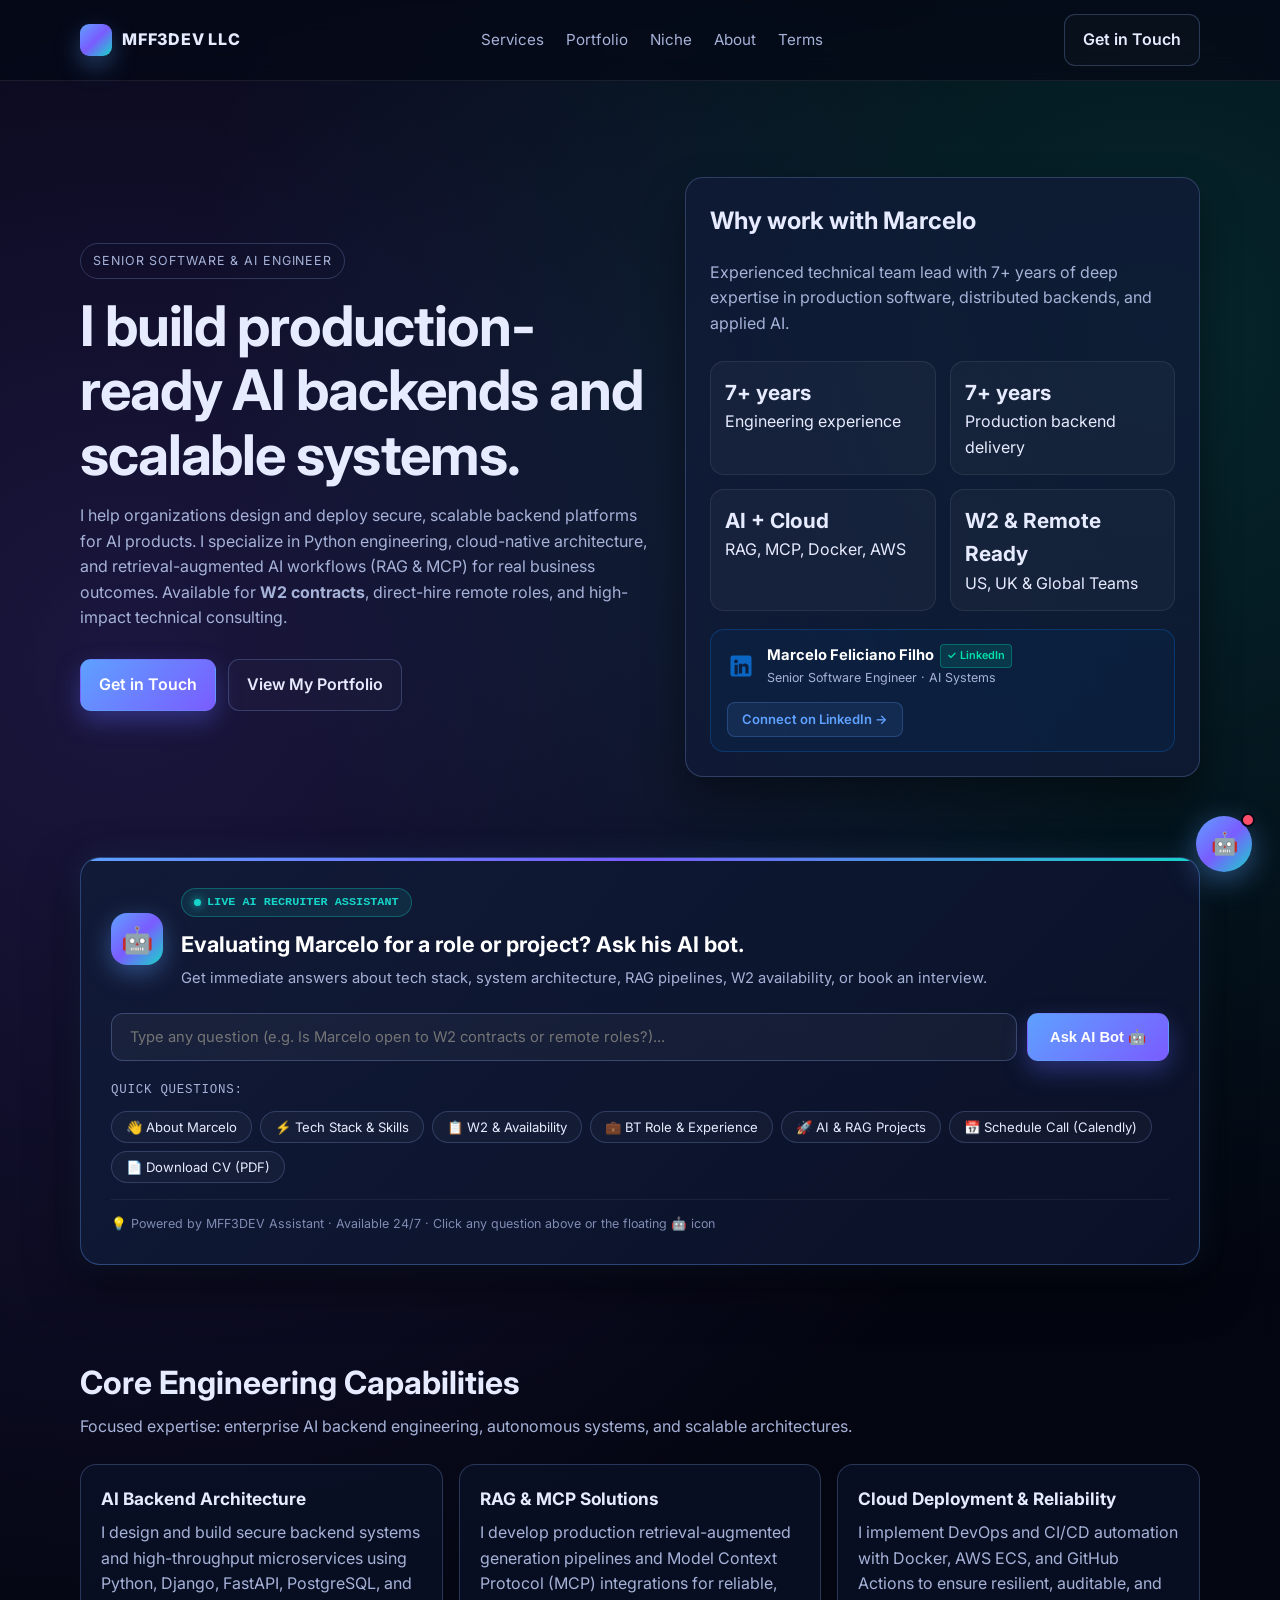
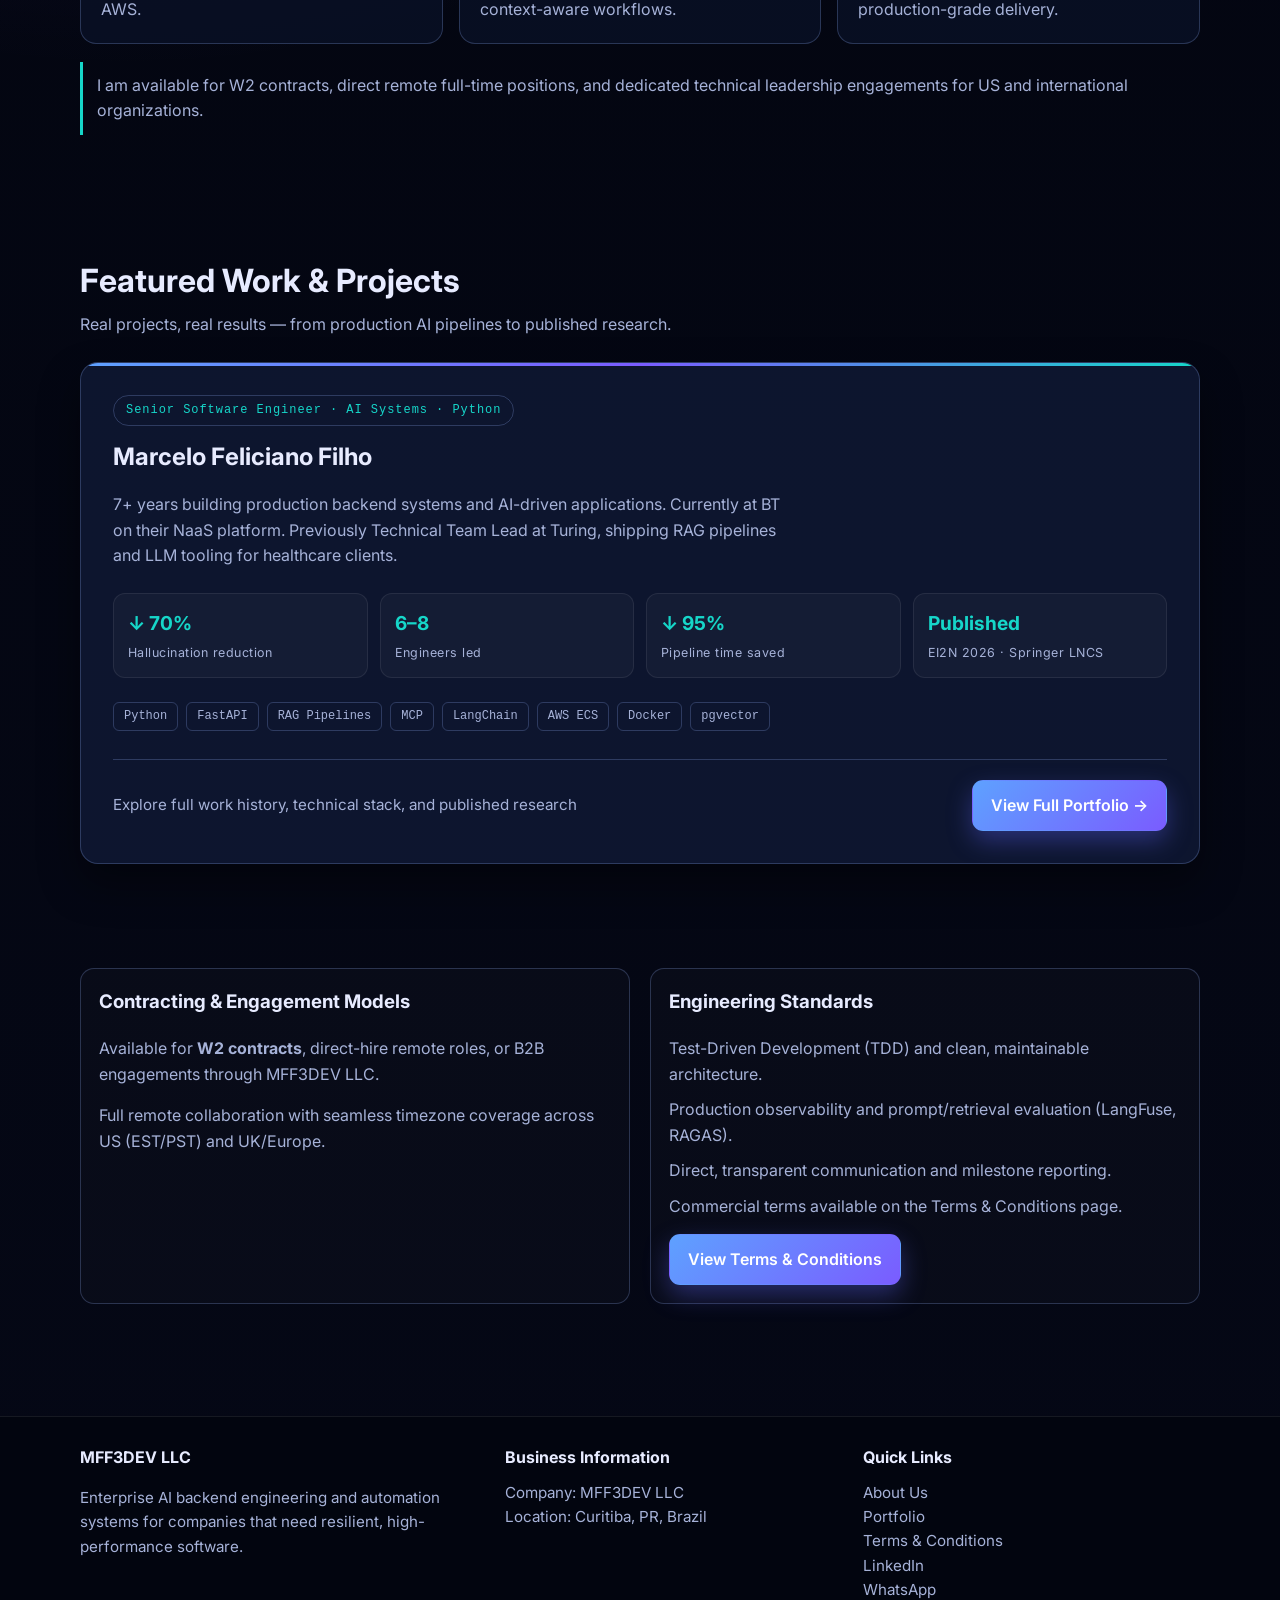
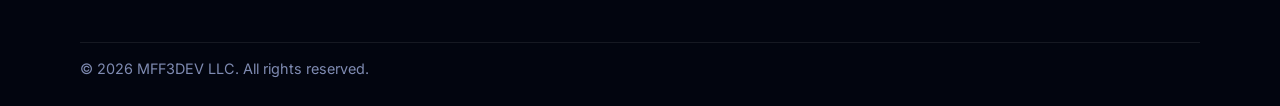
==== commit 1a82766e: "Update site to first-person singular, 7+ years experience, W2 contract availability, LinkedIn badge " ====
--- a/index.html
+++ b/index.html
@@ -38,84 +38,137 @@
       <section class="hero">
         <div class="container hero-grid">
           <div>
-            <span class="eyebrow">Enterprise Technology Partner</span>
-            <h1>Build production-ready AI backends with confidence.</h1>
+            <span class="eyebrow">Senior Software & AI Engineer</span>
+            <h1>I build production-ready AI backends and scalable systems.</h1>
             <p>
-              MFF3DEV helps organizations design and deploy secure, scalable backend platforms for AI
-              products. We specialize in Python engineering, cloud-native architecture, and
-              retrieval-augmented AI workflows for real business outcomes.
+              I help organizations design and deploy secure, scalable backend platforms for AI
+              products. I specialize in Python engineering, cloud-native architecture, and
+              retrieval-augmented AI workflows (RAG & MCP) for real business outcomes. Available for <strong>W2 contracts</strong>, direct-hire remote roles, and high-impact technical consulting.
             </p>
             <div class="hero-actions">
-              <a class="btn btn-primary" href="https://www.linkedin.com/in/marcelo-feliciano-filho-731504182/" target="_blank" rel="noreferrer">Request a Consultation</a>
-              <a class="btn btn-ghost" href="./about.html">Meet Our Founder</a>
+              <a class="btn btn-primary" href="https://www.linkedin.com/in/marcelo-feliciano-filho-731504182/" target="_blank" rel="noreferrer">Get in Touch</a>
+              <a class="btn btn-ghost" href="./portfolio.html">View My Portfolio</a>
             </div>
           </div>
           <aside class="glass-card">
-            <h2 style="margin-top: 0">Why enterprises choose MFF3DEV</h2>
+            <h2 style="margin-top: 0">Why work with Marcelo</h2>
             <p class="section-subtitle">
-              Led by an experienced technical team lead with deep expertise in production software and AI.
+              Experienced technical team lead with 7+ years of deep expertise in production software, distributed backends, and applied AI.
             </p>
             <div class="metrics">
               <div class="metric">
-                <strong>9+ years</strong>
+                <strong>7+ years</strong>
                 <span>Engineering experience</span>
               </div>
               <div class="metric">
-                <strong>6+ years</strong>
-                <span>Enterprise backend delivery</span>
+                <strong>7+ years</strong>
+                <span>Production backend delivery</span>
               </div>
               <div class="metric">
                 <strong>AI + Cloud</strong>
                 <span>RAG, MCP, Docker, AWS</span>
               </div>
               <div class="metric">
-                <strong>Global-ready</strong>
-                <span>Built for scale and compliance</span>
-              </div>
+                <strong>W2 & Remote Ready</strong>
+                <span>US, UK & Global Teams</span>
+              </div>
+            </div>
+            
+            <!-- LinkedIn Profile Badge -->
+            <div class="linkedin-badge-box">
+              <div class="linkedin-badge-left">
+                <svg class="linkedin-logo" viewBox="0 0 24 24" width="28" height="28" fill="#0A66C2">
+                  <path d="M19 3a2 2 0 0 1 2 2v14a2 2 0 0 1-2 2H5a2 2 0 0 1-2-2V5a2 2 0 0 1 2-2h14m-.5 15.5v-5.3a3.26 3.26 0 0 0-3.26-3.26c-.85 0-1.84.52-2.28 1.3v-1.11h-2.79v8.37h2.79v-4.93c0-.77.62-1.4 1.39-1.4a1.4 1.4 0 0 1 1.4 1.4v4.93h2.75M6.46 10.9v8.37H9.2V10.9H6.46M7.83 6.45a1.63 1.63 0 1 0 0 3.25 1.63 1.63 0 0 0 0-3.25z"/>
+                </svg>
+                <div>
+                  <div class="linkedin-badge-name">Marcelo Feliciano Filho <span class="badge-verified">✓ LinkedIn</span></div>
+                  <div class="linkedin-badge-title">Senior Software Engineer · AI Systems</div>
+                </div>
+              </div>
+              <a class="linkedin-badge-cta" href="https://www.linkedin.com/in/marcelo-feliciano-filho-731504182/" target="_blank" rel="noreferrer">
+                Connect on LinkedIn →
+              </a>
             </div>
           </aside>
+        </div>
+      </section>
+
+      <!-- RECRUITER AI CHATBOT BAR (PROMINENT CALLOUT FOR HR & RECRUITERS) -->
+      <section class="chatbot-bar-section" id="ai-assistant">
+        <div class="container">
+          <div class="chatbot-bar">
+            <div class="chatbot-bar-header">
+              <div class="chatbot-bar-avatar">🤖</div>
+              <div class="chatbot-bar-meta">
+                <span class="chatbot-bar-badge"><span class="live-dot"></span> Live AI Recruiter Assistant</span>
+                <h2>Evaluating Marcelo for a role or project? Ask his AI bot.</h2>
+                <p>Get immediate answers about tech stack, system architecture, RAG pipelines, W2 availability, or book an interview.</p>
+              </div>
+            </div>
+
+            <!-- Interactive Question Box -->
+            <div class="chatbot-bar-input-box">
+              <input type="text" id="bar-chat-input" placeholder="Type any question (e.g. Is Marcelo open to W2 contracts or remote roles?)..." />
+              <button class="btn btn-primary" id="bar-chat-btn" type="button">Ask AI Bot 🤖</button>
+            </div>
+
+            <!-- Quick Action Prompt Chips -->
+            <div class="chatbot-bar-prompts">
+              <span class="prompts-label">Quick questions:</span>
+              <div class="prompts-list">
+                <button class="chat-chip" type="button" data-chat-query="Tell me about Marcelo">👋 About Marcelo</button>
+                <button class="chat-chip" type="button" data-chat-query="What are his top skills?">⚡ Tech Stack & Skills</button>
+                <button class="chat-chip" type="button" data-chat-query="Is he open to W2 contract or remote roles?">📋 W2 & Availability</button>
+                <button class="chat-chip" type="button" data-chat-query="Current role and experience?">💼 BT Role & Experience</button>
+                <button class="chat-chip" type="button" data-chat-query="What projects has he built?">🚀 AI & RAG Projects</button>
+                <button class="chat-chip" type="button" data-chat-query="Book a call with him">📅 Schedule Call (Calendly)</button>
+                <button class="chat-chip" type="button" data-chat-query="Download his CV">📄 Download CV (PDF)</button>
+              </div>
+            </div>
+
+            <div class="chatbot-bar-footnote">
+              <span>💡 Powered by MFF3DEV Assistant · Available 24/7 · Click any question above or the floating 🤖 icon</span>
+            </div>
+          </div>
         </div>
       </section>
 
       <section id="services">
         <div class="container">
-          <h2 class="section-title">Focused Service Offering</h2>
+          <h2 class="section-title">Core Engineering Capabilities</h2>
           <p class="section-subtitle">
-            One clear niche: enterprise AI backend engineering and automation systems.
+            Focused expertise: enterprise AI backend engineering, autonomous systems, and scalable architectures.
           </p>
           <div class="grid-3">
             <article class="service-card">
               <h3>AI Backend Architecture</h3>
               <p>
-                Design and implementation of secure backend systems for AI applications using Python,
-                Django/FastAPI, PostgreSQL, and cloud services.
+                I design and build secure backend systems and high-throughput microservices using Python,
+                Django, FastAPI, PostgreSQL, and AWS.
               </p>
             </article>
             <article class="service-card">
               <h3>RAG & MCP Solutions</h3>
               <p>
-                Development of retrieval-augmented generation pipelines and MCP integrations for reliable,
-                context-aware enterprise workflows.
+                I develop production retrieval-augmented generation pipelines and Model Context Protocol (MCP) integrations for reliable, context-aware workflows.
               </p>
             </article>
             <article class="service-card">
               <h3>Cloud Deployment & Reliability</h3>
               <p>
-                DevOps and CI/CD implementation with Docker and AWS to ensure maintainable, auditable,
-                and production-grade delivery.
+                I implement DevOps and CI/CD automation with Docker, AWS ECS, and GitHub Actions to ensure resilient, auditable, and production-grade delivery.
               </p>
             </article>
           </div>
           <p class="focus-note" id="focus">
-            MFF3DEV does not operate as a broad marketplace. Our brand and operations are intentionally
-            focused on one niche: high-quality enterprise software and AI engineering services.
+            I am available for W2 contracts, direct remote full-time positions, and dedicated technical leadership engagements for US and international organizations.
           </p>
         </div>
       </section>
 
       <section id="portfolio">
         <div class="container">
-          <h2 class="section-title">Founder's Portfolio</h2>
+          <h2 class="section-title">Featured Work & Projects</h2>
           <p class="section-subtitle">
             Real projects, real results — from production AI pipelines to published research.
           </p>
@@ -126,7 +179,7 @@
               </div>
               <h3>Marcelo Feliciano Filho</h3>
               <p>
-                7 years building production backend systems and AI-driven applications.
+                7+ years building production backend systems and AI-driven applications.
                 Currently at BT on their NaaS platform. Previously Technical Team Lead at Turing,
                 shipping RAG pipelines and LLM tooling for healthcare clients.
               </p>
@@ -160,7 +213,7 @@
               </div>
             </div>
             <div class="portfolio-cta-block">
-              <p class="portfolio-cta-text">Explore full experience, projects, and technical depth</p>
+              <p class="portfolio-cta-text">Explore full work history, technical stack, and published research</p>
               <a class="btn btn-primary" href="./portfolio.html" id="portfolio-link">View Full Portfolio →</a>
             </div>
           </div>
@@ -170,22 +223,20 @@
       <section>
         <div class="container two-col">
           <div class="panel">
-            <h3>Service & Delivery Information</h3>
+            <h3>Contracting & Engagement Models</h3>
             <p>
-              MFF3DEV provides digital professional services. No physical goods are sold on this website,
-              therefore shipping timelines and international fulfillment do not apply.
+              Available for <strong>W2 contracts</strong>, direct-hire remote roles, or B2B engagements through MFF3DEV LLC.
             </p>
             <p>
-              Client engagements are delivered remotely from Brazil with global support and formal project
-              agreements.
+              Full remote collaboration with seamless timezone coverage across US (EST/PST) and UK/Europe.
             </p>
           </div>
           <div class="panel">
-            <h3>Professional Standards</h3>
+            <h3>Engineering Standards</h3>
             <ul class="clean">
-              <li>Clear project scope, milestones, and documentation.</li>
-              <li>Transparent communication and delivery reporting.</li>
-              <li>Secure software development and quality assurance practices.</li>
+              <li>Test-Driven Development (TDD) and clean, maintainable architecture.</li>
+              <li>Production observability and prompt/retrieval evaluation (LangFuse, RAGAS).</li>
+              <li>Direct, transparent communication and milestone reporting.</li>
               <li>Commercial terms available on the Terms & Conditions page.</li>
             </ul>
             <div class="cta">
@@ -197,6 +248,207 @@
     </main>
 
     <style>
+      /* Chatbot Bar Section */
+      .chatbot-bar-section {
+        padding: 10px 0 40px;
+      }
+      .chatbot-bar {
+        background: linear-gradient(135deg, rgba(17, 27, 56, 0.95), rgba(11, 18, 41, 0.92));
+        border: 1px solid rgba(94, 161, 255, 0.35);
+        border-radius: 20px;
+        padding: 30px;
+        box-shadow: 0 20px 50px rgba(0, 0, 0, 0.5), 0 0 30px rgba(94, 161, 255, 0.12);
+        position: relative;
+        overflow: hidden;
+      }
+      .chatbot-bar::before {
+        content: '';
+        position: absolute;
+        top: 0; left: 0; right: 0;
+        height: 3px;
+        background: linear-gradient(90deg, var(--primary), var(--primary-2), var(--accent));
+      }
+      .chatbot-bar-header {
+        display: flex;
+        align-items: center;
+        gap: 18px;
+        margin-bottom: 22px;
+      }
+      .chatbot-bar-avatar {
+        width: 52px;
+        height: 52px;
+        border-radius: 16px;
+        background: linear-gradient(135deg, #5ea1ff, #7a5cff, #16d6c9);
+        font-size: 26px;
+        display: flex;
+        align-items: center;
+        justify-content: center;
+        box-shadow: 0 8px 24px rgba(94, 161, 255, 0.4);
+        flex-shrink: 0;
+      }
+      .chatbot-bar-meta h2 {
+        margin: 4px 0 6px;
+        font-size: 1.35rem;
+        font-weight: 700;
+        color: #fff;
+      }
+      .chatbot-bar-meta p {
+        margin: 0;
+        color: var(--muted);
+        font-size: 0.92rem;
+      }
+      .chatbot-bar-badge {
+        display: inline-flex;
+        align-items: center;
+        gap: 6px;
+        padding: 4px 12px;
+        border-radius: 999px;
+        background: rgba(22, 214, 201, 0.1);
+        border: 1px solid rgba(22, 214, 201, 0.3);
+        color: var(--accent);
+        font-size: 0.74rem;
+        font-weight: 600;
+        font-family: 'IBM Plex Mono', monospace;
+        text-transform: uppercase;
+        margin-bottom: 6px;
+      }
+      .live-dot {
+        width: 7px;
+        height: 7px;
+        border-radius: 50%;
+        background: #16d6c9;
+        box-shadow: 0 0 8px #16d6c9;
+        animation: pulse-live 2s infinite;
+      }
+      @keyframes pulse-live {
+        0%, 100% { transform: scale(1); opacity: 1; }
+        50% { transform: scale(1.3); opacity: 0.6; }
+      }
+      .chatbot-bar-input-box {
+        display: flex;
+        gap: 10px;
+        margin-bottom: 20px;
+      }
+      #bar-chat-input {
+        flex: 1;
+        background: rgba(255, 255, 255, 0.04);
+        border: 1px solid rgba(151, 178, 255, 0.28);
+        border-radius: 12px;
+        padding: 14px 18px;
+        color: #fff;
+        font-size: 0.92rem;
+        font-family: inherit;
+        outline: none;
+        transition: border-color 0.2s, box-shadow 0.2s;
+      }
+      #bar-chat-input:focus {
+        border-color: var(--accent);
+        box-shadow: 0 0 16px rgba(22, 214, 201, 0.2);
+      }
+      #bar-chat-btn {
+        white-space: nowrap;
+        font-size: 0.92rem;
+        padding: 12px 22px;
+        cursor: pointer;
+      }
+      .chatbot-bar-prompts {
+        display: flex;
+        flex-direction: column;
+        gap: 10px;
+        margin-bottom: 16px;
+      }
+      .prompts-label {
+        font-size: 0.78rem;
+        color: var(--muted);
+        font-family: 'IBM Plex Mono', monospace;
+        text-transform: uppercase;
+        letter-spacing: 0.06em;
+      }
+      .prompts-list {
+        display: flex;
+        flex-wrap: wrap;
+        gap: 8px;
+      }
+      .chat-chip {
+        background: rgba(255, 255, 255, 0.03);
+        border: 1px solid rgba(151, 178, 255, 0.22);
+        border-radius: 999px;
+        padding: 7px 14px;
+        color: #e7ebff;
+        font-size: 0.82rem;
+        cursor: pointer;
+        transition: all 0.15s;
+        font-family: inherit;
+      }
+      .chat-chip:hover {
+        border-color: var(--accent);
+        color: var(--accent);
+        background: rgba(22, 214, 201, 0.08);
+        transform: translateY(-1px);
+      }
+      .chatbot-bar-footnote {
+        font-size: 0.78rem;
+        color: #7f8bb2;
+        border-top: 1px solid rgba(255, 255, 255, 0.06);
+        padding-top: 14px;
+      }
+
+      /* LinkedIn Badge Card */
+      .linkedin-badge-box {
+        margin-top: 18px;
+        padding: 14px 16px;
+        background: rgba(10, 102, 194, 0.08);
+        border: 1px solid rgba(10, 102, 194, 0.35);
+        border-radius: 14px;
+        display: flex;
+        align-items: center;
+        justify-content: space-between;
+        gap: 14px;
+        flex-wrap: wrap;
+      }
+      .linkedin-badge-left {
+        display: flex;
+        align-items: center;
+        gap: 12px;
+      }
+      .linkedin-badge-name {
+        font-weight: 700;
+        font-size: 0.92rem;
+        color: #fff;
+        display: flex;
+        align-items: center;
+        gap: 6px;
+      }
+      .badge-verified {
+        font-size: 0.68rem;
+        color: #00e0a8;
+        background: rgba(0, 224, 168, 0.12);
+        border: 1px solid rgba(0, 224, 168, 0.3);
+        padding: 2px 6px;
+        border-radius: 4px;
+        font-weight: 600;
+      }
+      .linkedin-badge-title {
+        font-size: 0.78rem;
+        color: var(--muted);
+      }
+      .linkedin-badge-cta {
+        font-size: 0.82rem;
+        font-weight: 600;
+        color: #5ea1ff;
+        padding: 6px 14px;
+        border-radius: 8px;
+        background: rgba(94, 161, 255, 0.1);
+        border: 1px solid rgba(94, 161, 255, 0.25);
+        text-decoration: none;
+        transition: all 0.15s;
+      }
+      .linkedin-badge-cta:hover {
+        background: #0A66C2;
+        color: #fff;
+        border-color: #0A66C2;
+      }
+
       /* Portfolio Teaser Section */
       .portfolio-teaser {
         background: var(--card);
@@ -293,9 +545,11 @@
       @media (max-width: 930px) {
         .portfolio-metrics { grid-template-columns: repeat(2, 1fr); }
         .portfolio-cta-block { flex-direction: column; align-items: flex-start; }
+        .chatbot-bar-input-box { flex-direction: column; }
+        .chatbot-bar-header { flex-direction: column; align-items: flex-start; }
       }
       @media (max-width: 540px) {
-        .portfolio-teaser { padding: 20px; }
+        .portfolio-teaser, .chatbot-bar { padding: 20px; }
         .portfolio-metrics { grid-template-columns: repeat(2, 1fr); }
       }
     </style>
@@ -333,7 +587,26 @@
     </footer>
     <script>
       document.getElementById("year").textContent = new Date().getFullYear();
+
+      // Hook up Bar Chat input and button
+      const barInput = document.getElementById("bar-chat-input");
+      const barBtn = document.getElementById("bar-chat-btn");
+      if (barBtn && barInput) {
+        const triggerChat = () => {
+          const q = barInput.value.trim();
+          if (window.openRecruiterChat) {
+            window.openRecruiterChat(q || "Tell me about Marcelo");
+          }
+          barInput.value = "";
+        };
+        barBtn.addEventListener("click", triggerChat);
+        barInput.addEventListener("keydown", (e) => {
+          if (e.key === "Enter") triggerChat();
+        });
+      }
     </script>
+    <script src="https://platform.linkedin.com/badges/js/profile.js" async defer type="text/javascript"></script>
     <script src="./chatbot.js"></script>
   </body>
 </html>
+
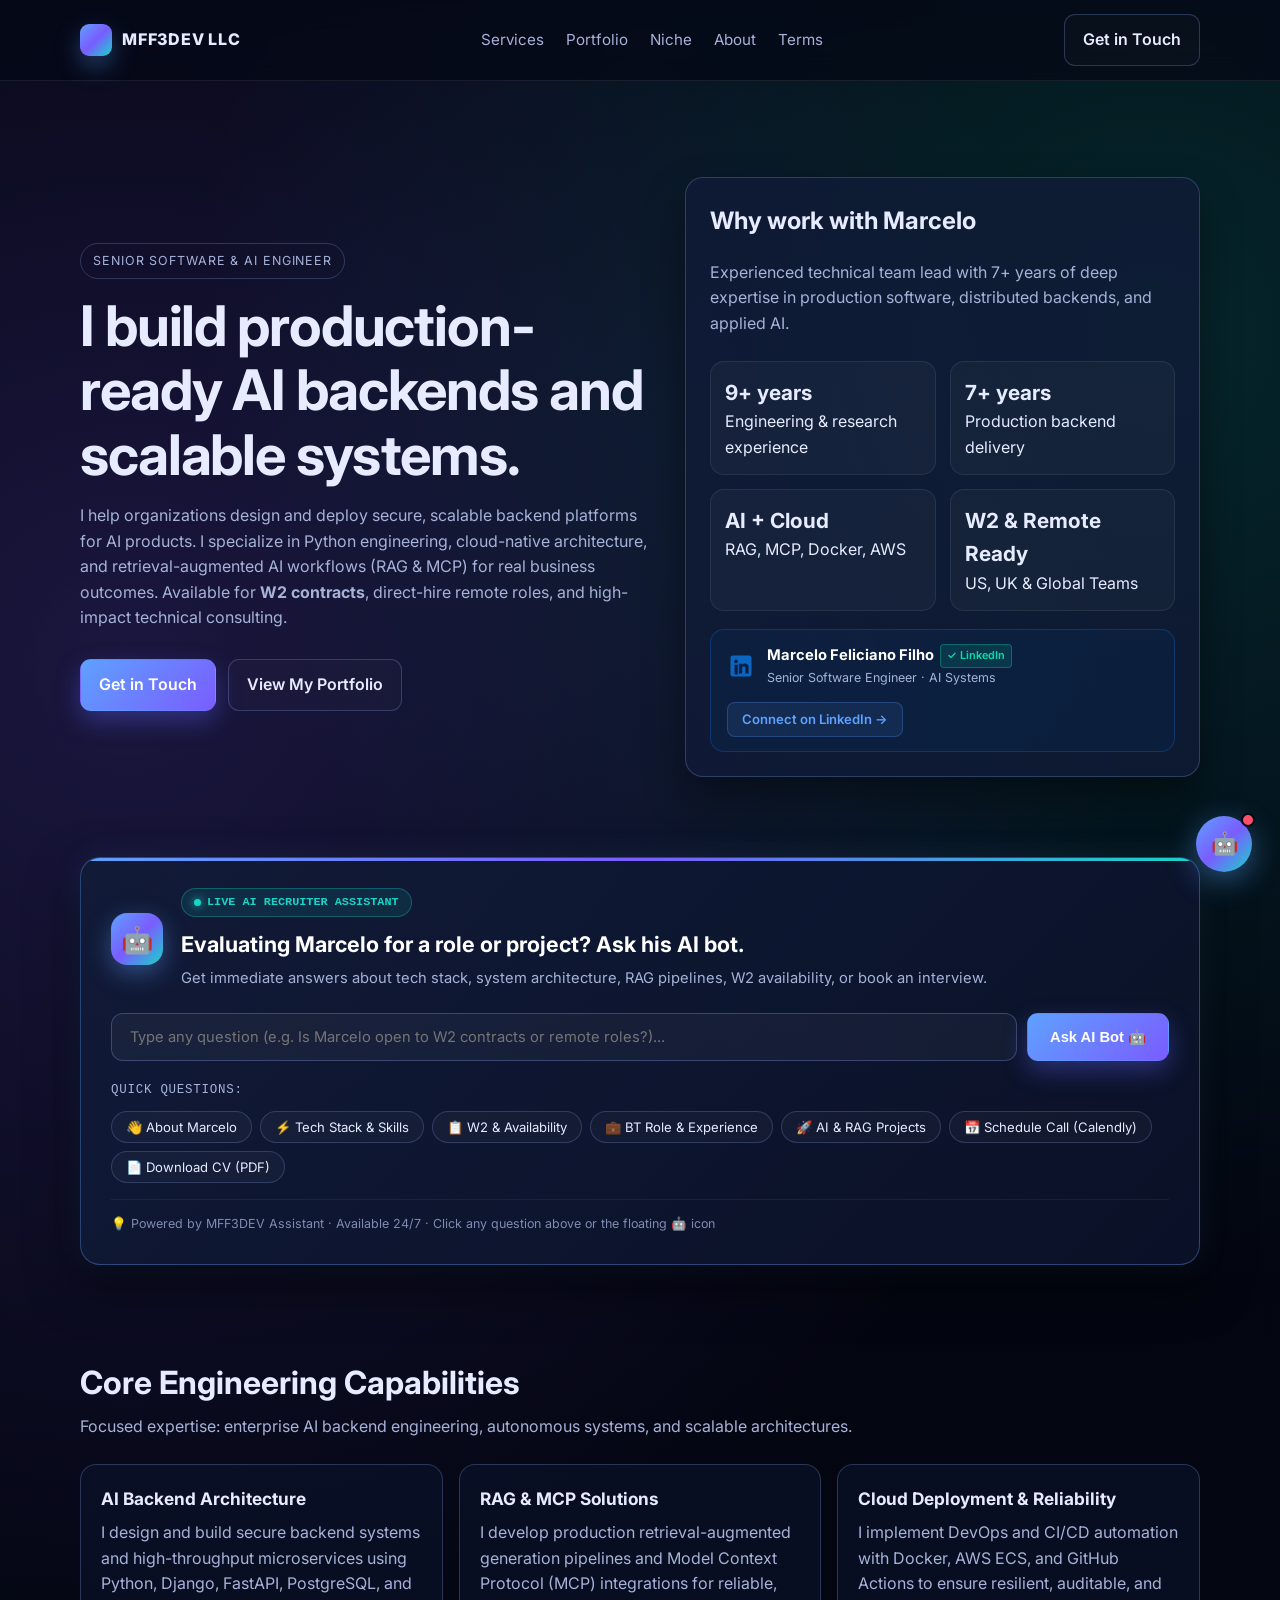
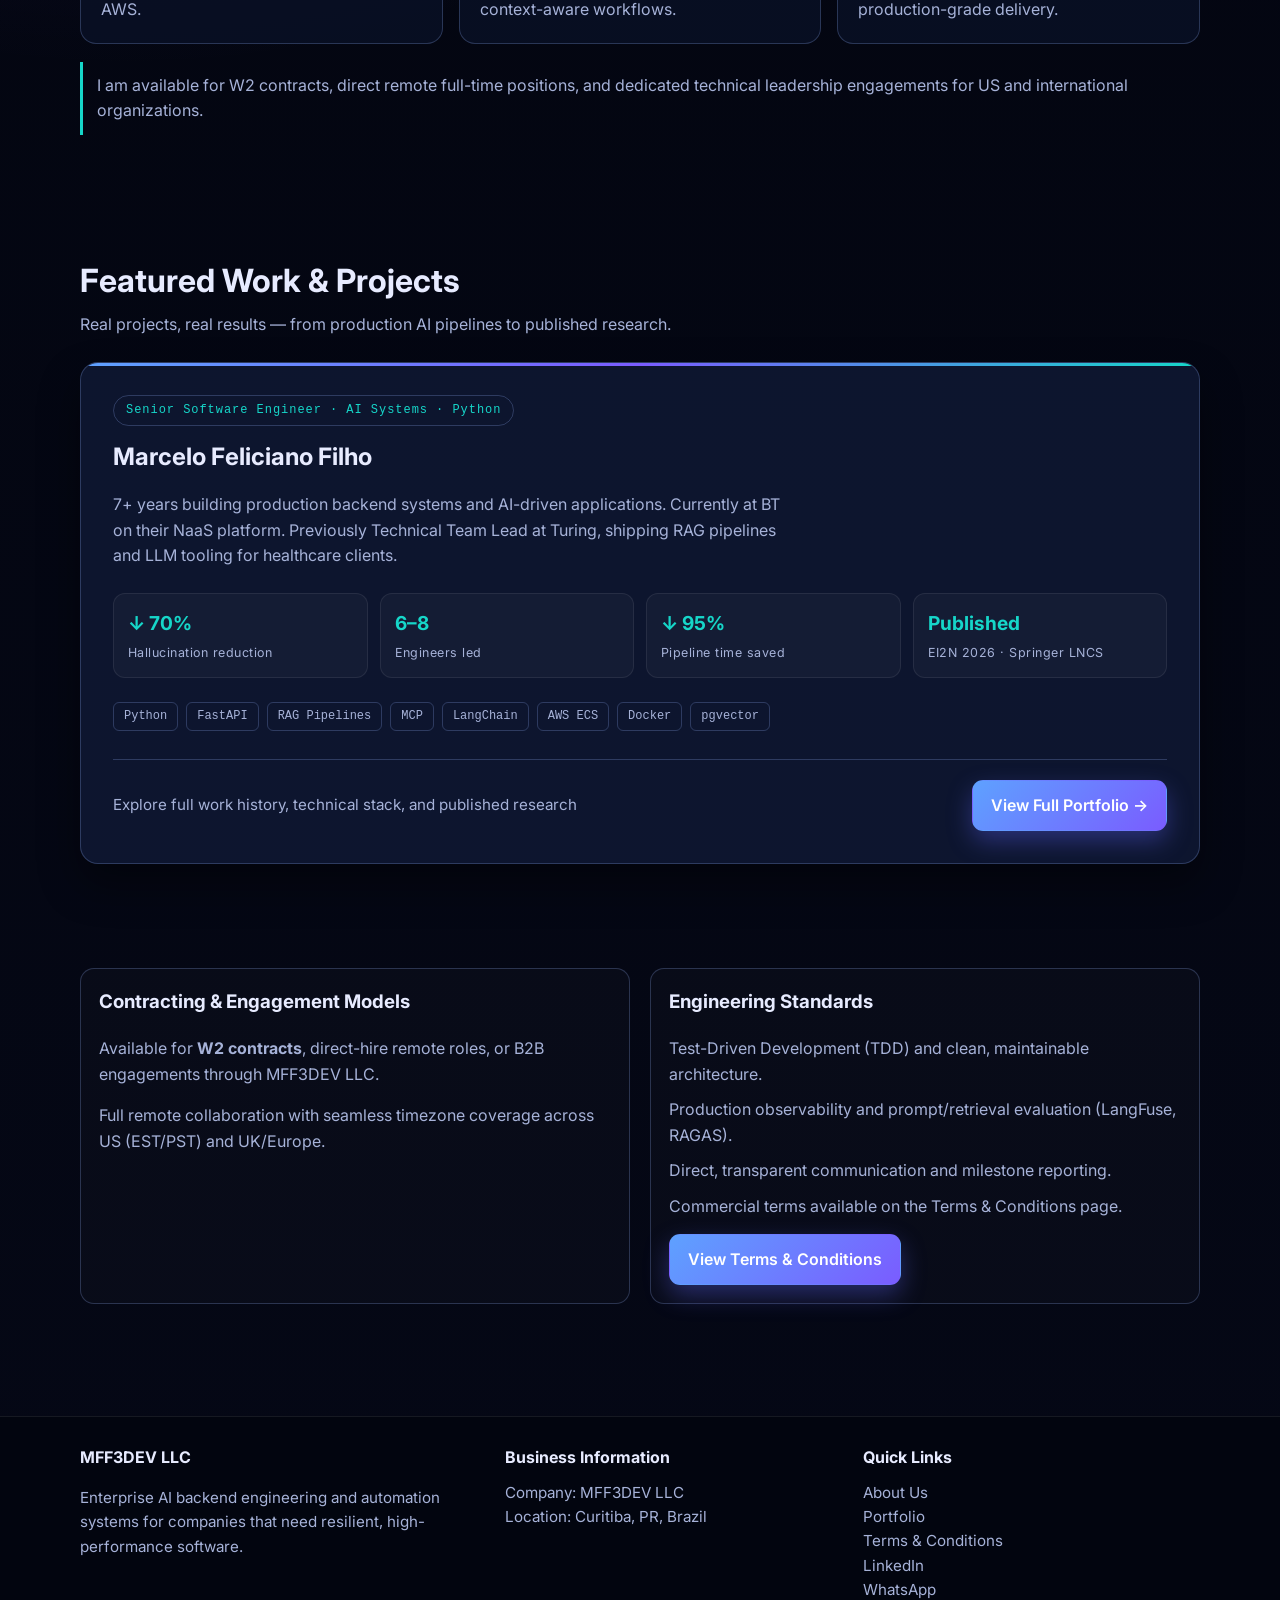
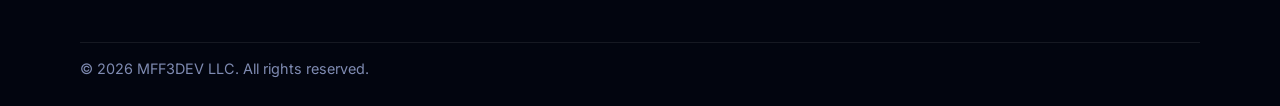
==== commit 21896908: "Upgrade chatbot NLP matching engine with strict word boundaries, personal guardrails, and prioritize" ====
--- a/index.html
+++ b/index.html
@@ -1,612 +1,702 @@
 <!doctype html>
 <html lang="en">
-  <head>
-    <meta charset="UTF-8" />
-    <meta name="viewport" content="width=device-width, initial-scale=1.0" />
-    <title>MFF3DEV | Enterprise AI Engineering</title>
-    <meta
-      name="description"
-      content="MFF3DEV LLC delivers enterprise AI backend engineering, automation systems, and software architecture services."
-    />
-    <link rel="preconnect" href="https://fonts.googleapis.com" />
-    <link rel="preconnect" href="https://fonts.gstatic.com" crossorigin />
-    <link
-      href="https://fonts.googleapis.com/css2?family=Inter:wght@400;500;600;700;800&display=swap"
-      rel="stylesheet"
-    />
-    <link rel="stylesheet" href="./styles.css" />
-  </head>
-  <body>
-    <header class="topbar">
-      <div class="container nav">
-        <a class="brand" href="./index.html">
-          <span class="brand-mark" aria-hidden="true"></span>
-          <span>MFF3DEV LLC</span>
-        </a>
-        <nav class="nav-links">
-          <a href="#services">Services</a>
-          <a href="#portfolio">Portfolio</a>
-          <a href="#focus">Niche</a>
-          <a href="./about.html">About</a>
-          <a href="./terms.html">Terms</a>
-        </nav>
-        <a class="btn btn-ghost" href="https://www.linkedin.com/in/marcelo-feliciano-filho-731504182/" target="_blank" rel="noreferrer">Get in Touch</a>
+
+<head>
+  <meta charset="UTF-8" />
+  <meta name="viewport" content="width=device-width, initial-scale=1.0" />
+  <title>MFF3DEV | Enterprise AI Engineering</title>
+  <meta name="description"
+    content="MFF3DEV LLC delivers enterprise AI backend engineering, automation systems, and software architecture services." />
+  <link rel="preconnect" href="https://fonts.googleapis.com" />
+  <link rel="preconnect" href="https://fonts.gstatic.com" crossorigin />
+  <link href="https://fonts.googleapis.com/css2?family=Inter:wght@400;500;600;700;800&display=swap" rel="stylesheet" />
+  <link rel="stylesheet" href="./styles.css" />
+</head>
+
+<body>
+  <header class="topbar">
+    <div class="container nav">
+      <a class="brand" href="./index.html">
+        <span class="brand-mark" aria-hidden="true"></span>
+        <span>MFF3DEV LLC</span>
+      </a>
+      <nav class="nav-links">
+        <a href="#services">Services</a>
+        <a href="#portfolio">Portfolio</a>
+        <a href="#focus">Niche</a>
+        <a href="./about.html">About</a>
+        <a href="./terms.html">Terms</a>
+      </nav>
+      <a class="btn btn-ghost" href="https://www.linkedin.com/in/marcelo-feliciano-filho-731504182/" target="_blank"
+        rel="noreferrer">Get in Touch</a>
+    </div>
+  </header>
+
+  <main>
+    <section class="hero">
+      <div class="container hero-grid">
+        <div>
+          <span class="eyebrow">Senior Software & AI Engineer</span>
+          <h1>I build production-ready AI backends and scalable systems.</h1>
+          <p>
+            I help organizations design and deploy secure, scalable backend platforms for AI
+            products. I specialize in Python engineering, cloud-native architecture, and
+            retrieval-augmented AI workflows (RAG & MCP) for real business outcomes. Available for <strong>W2
+              contracts</strong>, direct-hire remote roles, and high-impact technical consulting.
+          </p>
+          <div class="hero-actions">
+            <a class="btn btn-primary" href="https://www.linkedin.com/in/marcelo-feliciano-filho-731504182/"
+              target="_blank" rel="noreferrer">Get in Touch</a>
+            <a class="btn btn-ghost" href="./portfolio.html">View My Portfolio</a>
+          </div>
+        </div>
+        <aside class="glass-card">
+          <h2 style="margin-top: 0">Why work with Marcelo</h2>
+          <p class="section-subtitle">
+            Experienced technical team lead with 7+ years of deep expertise in production software, distributed
+            backends, and applied AI.
+          </p>
+          <div class="metrics">
+            <div class="metric">
+              <strong>9+ years</strong>
+              <span>Engineering & research experience</span>
+            </div>
+            <div class="metric">
+              <strong>7+ years</strong>
+              <span>Production backend delivery</span>
+            </div>
+            <div class="metric">
+              <strong>AI + Cloud</strong>
+              <span>RAG, MCP, Docker, AWS</span>
+            </div>
+            <div class="metric">
+              <strong>W2 & Remote Ready</strong>
+              <span>US, UK & Global Teams</span>
+            </div>
+          </div>
+
+          <!-- LinkedIn Profile Badge -->
+          <div class="linkedin-badge-box">
+            <div class="linkedin-badge-left">
+              <svg class="linkedin-logo" viewBox="0 0 24 24" width="28" height="28" fill="#0A66C2">
+                <path
+                  d="M19 3a2 2 0 0 1 2 2v14a2 2 0 0 1-2 2H5a2 2 0 0 1-2-2V5a2 2 0 0 1 2-2h14m-.5 15.5v-5.3a3.26 3.26 0 0 0-3.26-3.26c-.85 0-1.84.52-2.28 1.3v-1.11h-2.79v8.37h2.79v-4.93c0-.77.62-1.4 1.39-1.4a1.4 1.4 0 0 1 1.4 1.4v4.93h2.75M6.46 10.9v8.37H9.2V10.9H6.46M7.83 6.45a1.63 1.63 0 1 0 0 3.25 1.63 1.63 0 0 0 0-3.25z" />
+              </svg>
+              <div>
+                <div class="linkedin-badge-name">Marcelo Feliciano Filho <span class="badge-verified">✓ LinkedIn</span>
+                </div>
+                <div class="linkedin-badge-title">Senior Software Engineer · AI Systems</div>
+              </div>
+            </div>
+            <a class="linkedin-badge-cta" href="https://www.linkedin.com/in/marcelo-feliciano-filho-731504182/"
+              target="_blank" rel="noreferrer">
+              Connect on LinkedIn →
+            </a>
+          </div>
+        </aside>
       </div>
-    </header>
-
-    <main>
-      <section class="hero">
-        <div class="container hero-grid">
-          <div>
-            <span class="eyebrow">Senior Software & AI Engineer</span>
-            <h1>I build production-ready AI backends and scalable systems.</h1>
+    </section>
+
+    <!-- RECRUITER AI CHATBOT BAR (PROMINENT CALLOUT FOR HR & RECRUITERS) -->
+    <section class="chatbot-bar-section" id="ai-assistant">
+      <div class="container">
+        <div class="chatbot-bar">
+          <div class="chatbot-bar-header">
+            <div class="chatbot-bar-avatar">🤖</div>
+            <div class="chatbot-bar-meta">
+              <span class="chatbot-bar-badge"><span class="live-dot"></span> Live AI Recruiter Assistant</span>
+              <h2>Evaluating Marcelo for a role or project? Ask his AI bot.</h2>
+              <p>Get immediate answers about tech stack, system architecture, RAG pipelines, W2 availability, or book an
+                interview.</p>
+            </div>
+          </div>
+
+          <!-- Interactive Question Box -->
+          <div class="chatbot-bar-input-box">
+            <input type="text" id="bar-chat-input"
+              placeholder="Type any question (e.g. Is Marcelo open to W2 contracts or remote roles?)..." />
+            <button class="btn btn-primary" id="bar-chat-btn" type="button">Ask AI Bot 🤖</button>
+          </div>
+
+          <!-- Quick Action Prompt Chips -->
+          <div class="chatbot-bar-prompts">
+            <span class="prompts-label">Quick questions:</span>
+            <div class="prompts-list">
+              <button class="chat-chip" type="button" data-chat-query="Tell me about Marcelo">👋 About Marcelo</button>
+              <button class="chat-chip" type="button" data-chat-query="What are his top skills?">⚡ Tech Stack &
+                Skills</button>
+              <button class="chat-chip" type="button" data-chat-query="Is he open to W2 contract or remote roles?">📋 W2
+                & Availability</button>
+              <button class="chat-chip" type="button" data-chat-query="Current role and experience?">💼 BT Role &
+                Experience</button>
+              <button class="chat-chip" type="button" data-chat-query="What projects has he built?">🚀 AI & RAG
+                Projects</button>
+              <button class="chat-chip" type="button" data-chat-query="Book a call with him">📅 Schedule Call
+                (Calendly)</button>
+              <button class="chat-chip" type="button" data-chat-query="Download his CV">📄 Download CV (PDF)</button>
+            </div>
+          </div>
+
+          <div class="chatbot-bar-footnote">
+            <span>💡 Powered by MFF3DEV Assistant · Available 24/7 · Click any question above or the floating 🤖
+              icon</span>
+          </div>
+        </div>
+      </div>
+    </section>
+
+    <section id="services">
+      <div class="container">
+        <h2 class="section-title">Core Engineering Capabilities</h2>
+        <p class="section-subtitle">
+          Focused expertise: enterprise AI backend engineering, autonomous systems, and scalable architectures.
+        </p>
+        <div class="grid-3">
+          <article class="service-card">
+            <h3>AI Backend Architecture</h3>
             <p>
-              I help organizations design and deploy secure, scalable backend platforms for AI
-              products. I specialize in Python engineering, cloud-native architecture, and
-              retrieval-augmented AI workflows (RAG & MCP) for real business outcomes. Available for <strong>W2 contracts</strong>, direct-hire remote roles, and high-impact technical consulting.
+              I design and build secure backend systems and high-throughput microservices using Python,
+              Django, FastAPI, PostgreSQL, and AWS.
             </p>
-            <div class="hero-actions">
-              <a class="btn btn-primary" href="https://www.linkedin.com/in/marcelo-feliciano-filho-731504182/" target="_blank" rel="noreferrer">Get in Touch</a>
-              <a class="btn btn-ghost" href="./portfolio.html">View My Portfolio</a>
-            </div>
-          </div>
-          <aside class="glass-card">
-            <h2 style="margin-top: 0">Why work with Marcelo</h2>
-            <p class="section-subtitle">
-              Experienced technical team lead with 7+ years of deep expertise in production software, distributed backends, and applied AI.
+          </article>
+          <article class="service-card">
+            <h3>RAG & MCP Solutions</h3>
+            <p>
+              I develop production retrieval-augmented generation pipelines and Model Context Protocol (MCP)
+              integrations for reliable, context-aware workflows.
             </p>
-            <div class="metrics">
-              <div class="metric">
-                <strong>7+ years</strong>
-                <span>Engineering experience</span>
+          </article>
+          <article class="service-card">
+            <h3>Cloud Deployment & Reliability</h3>
+            <p>
+              I implement DevOps and CI/CD automation with Docker, AWS ECS, and GitHub Actions to ensure resilient,
+              auditable, and production-grade delivery.
+            </p>
+          </article>
+        </div>
+        <p class="focus-note" id="focus">
+          I am available for W2 contracts, direct remote full-time positions, and dedicated technical leadership
+          engagements for US and international organizations.
+        </p>
+      </div>
+    </section>
+
+    <section id="portfolio">
+      <div class="container">
+        <h2 class="section-title">Featured Work & Projects</h2>
+        <p class="section-subtitle">
+          Real projects, real results — from production AI pipelines to published research.
+        </p>
+        <div class="portfolio-teaser">
+          <div class="portfolio-preview">
+            <div class="portfolio-preview-header">
+              <span class="portfolio-tag">Senior Software Engineer · AI Systems · Python</span>
+            </div>
+            <h3>Marcelo Feliciano Filho</h3>
+            <p>
+              7+ years building production backend systems and AI-driven applications.
+              Currently at BT on their NaaS platform. Previously Technical Team Lead at Turing,
+              shipping RAG pipelines and LLM tooling for healthcare clients.
+            </p>
+            <div class="portfolio-metrics">
+              <div class="portfolio-metric">
+                <strong>↓ 70%</strong>
+                <span>Hallucination reduction</span>
               </div>
-              <div class="metric">
-                <strong>7+ years</strong>
-                <span>Production backend delivery</span>
+              <div class="portfolio-metric">
+                <strong>6–8</strong>
+                <span>Engineers led</span>
               </div>
-              <div class="metric">
-                <strong>AI + Cloud</strong>
-                <span>RAG, MCP, Docker, AWS</span>
+              <div class="portfolio-metric">
+                <strong>↓ 95%</strong>
+                <span>Pipeline time saved</span>
               </div>
-              <div class="metric">
-                <strong>W2 & Remote Ready</strong>
-                <span>US, UK & Global Teams</span>
+              <div class="portfolio-metric">
+                <strong>Published</strong>
+                <span>EI2N 2026 · Springer LNCS</span>
               </div>
             </div>
-            
-            <!-- LinkedIn Profile Badge -->
-            <div class="linkedin-badge-box">
-              <div class="linkedin-badge-left">
-                <svg class="linkedin-logo" viewBox="0 0 24 24" width="28" height="28" fill="#0A66C2">
-                  <path d="M19 3a2 2 0 0 1 2 2v14a2 2 0 0 1-2 2H5a2 2 0 0 1-2-2V5a2 2 0 0 1 2-2h14m-.5 15.5v-5.3a3.26 3.26 0 0 0-3.26-3.26c-.85 0-1.84.52-2.28 1.3v-1.11h-2.79v8.37h2.79v-4.93c0-.77.62-1.4 1.39-1.4a1.4 1.4 0 0 1 1.4 1.4v4.93h2.75M6.46 10.9v8.37H9.2V10.9H6.46M7.83 6.45a1.63 1.63 0 1 0 0 3.25 1.63 1.63 0 0 0 0-3.25z"/>
-                </svg>
-                <div>
-                  <div class="linkedin-badge-name">Marcelo Feliciano Filho <span class="badge-verified">✓ LinkedIn</span></div>
-                  <div class="linkedin-badge-title">Senior Software Engineer · AI Systems</div>
-                </div>
-              </div>
-              <a class="linkedin-badge-cta" href="https://www.linkedin.com/in/marcelo-feliciano-filho-731504182/" target="_blank" rel="noreferrer">
-                Connect on LinkedIn →
-              </a>
-            </div>
-          </aside>
+            <div class="portfolio-stack">
+              <span class="stack-tag">Python</span>
+              <span class="stack-tag">FastAPI</span>
+              <span class="stack-tag">RAG Pipelines</span>
+              <span class="stack-tag">MCP</span>
+              <span class="stack-tag">LangChain</span>
+              <span class="stack-tag">AWS ECS</span>
+              <span class="stack-tag">Docker</span>
+              <span class="stack-tag">pgvector</span>
+            </div>
+          </div>
+          <div class="portfolio-cta-block">
+            <p class="portfolio-cta-text">Explore full work history, technical stack, and published research</p>
+            <a class="btn btn-primary" href="./portfolio.html" id="portfolio-link">View Full Portfolio →</a>
+          </div>
         </div>
-      </section>
-
-      <!-- RECRUITER AI CHATBOT BAR (PROMINENT CALLOUT FOR HR & RECRUITERS) -->
-      <section class="chatbot-bar-section" id="ai-assistant">
-        <div class="container">
-          <div class="chatbot-bar">
-            <div class="chatbot-bar-header">
-              <div class="chatbot-bar-avatar">🤖</div>
-              <div class="chatbot-bar-meta">
-                <span class="chatbot-bar-badge"><span class="live-dot"></span> Live AI Recruiter Assistant</span>
-                <h2>Evaluating Marcelo for a role or project? Ask his AI bot.</h2>
-                <p>Get immediate answers about tech stack, system architecture, RAG pipelines, W2 availability, or book an interview.</p>
-              </div>
-            </div>
-
-            <!-- Interactive Question Box -->
-            <div class="chatbot-bar-input-box">
-              <input type="text" id="bar-chat-input" placeholder="Type any question (e.g. Is Marcelo open to W2 contracts or remote roles?)..." />
-              <button class="btn btn-primary" id="bar-chat-btn" type="button">Ask AI Bot 🤖</button>
-            </div>
-
-            <!-- Quick Action Prompt Chips -->
-            <div class="chatbot-bar-prompts">
-              <span class="prompts-label">Quick questions:</span>
-              <div class="prompts-list">
-                <button class="chat-chip" type="button" data-chat-query="Tell me about Marcelo">👋 About Marcelo</button>
-                <button class="chat-chip" type="button" data-chat-query="What are his top skills?">⚡ Tech Stack & Skills</button>
-                <button class="chat-chip" type="button" data-chat-query="Is he open to W2 contract or remote roles?">📋 W2 & Availability</button>
-                <button class="chat-chip" type="button" data-chat-query="Current role and experience?">💼 BT Role & Experience</button>
-                <button class="chat-chip" type="button" data-chat-query="What projects has he built?">🚀 AI & RAG Projects</button>
-                <button class="chat-chip" type="button" data-chat-query="Book a call with him">📅 Schedule Call (Calendly)</button>
-                <button class="chat-chip" type="button" data-chat-query="Download his CV">📄 Download CV (PDF)</button>
-              </div>
-            </div>
-
-            <div class="chatbot-bar-footnote">
-              <span>💡 Powered by MFF3DEV Assistant · Available 24/7 · Click any question above or the floating 🤖 icon</span>
-            </div>
-          </div>
-        </div>
-      </section>
-
-      <section id="services">
-        <div class="container">
-          <h2 class="section-title">Core Engineering Capabilities</h2>
-          <p class="section-subtitle">
-            Focused expertise: enterprise AI backend engineering, autonomous systems, and scalable architectures.
+      </div>
+    </section>
+
+    <section>
+      <div class="container two-col">
+        <div class="panel">
+          <h3>Contracting & Engagement Models</h3>
+          <p>
+            Available for <strong>W2 contracts</strong>, direct-hire remote roles, or B2B engagements through MFF3DEV
+            LLC.
           </p>
-          <div class="grid-3">
-            <article class="service-card">
-              <h3>AI Backend Architecture</h3>
-              <p>
-                I design and build secure backend systems and high-throughput microservices using Python,
-                Django, FastAPI, PostgreSQL, and AWS.
-              </p>
-            </article>
-            <article class="service-card">
-              <h3>RAG & MCP Solutions</h3>
-              <p>
-                I develop production retrieval-augmented generation pipelines and Model Context Protocol (MCP) integrations for reliable, context-aware workflows.
-              </p>
-            </article>
-            <article class="service-card">
-              <h3>Cloud Deployment & Reliability</h3>
-              <p>
-                I implement DevOps and CI/CD automation with Docker, AWS ECS, and GitHub Actions to ensure resilient, auditable, and production-grade delivery.
-              </p>
-            </article>
-          </div>
-          <p class="focus-note" id="focus">
-            I am available for W2 contracts, direct remote full-time positions, and dedicated technical leadership engagements for US and international organizations.
+          <p>
+            Full remote collaboration with seamless timezone coverage across US (EST/PST) and UK/Europe.
           </p>
         </div>
-      </section>
-
-      <section id="portfolio">
-        <div class="container">
-          <h2 class="section-title">Featured Work & Projects</h2>
-          <p class="section-subtitle">
-            Real projects, real results — from production AI pipelines to published research.
-          </p>
-          <div class="portfolio-teaser">
-            <div class="portfolio-preview">
-              <div class="portfolio-preview-header">
-                <span class="portfolio-tag">Senior Software Engineer · AI Systems · Python</span>
-              </div>
-              <h3>Marcelo Feliciano Filho</h3>
-              <p>
-                7+ years building production backend systems and AI-driven applications.
-                Currently at BT on their NaaS platform. Previously Technical Team Lead at Turing,
-                shipping RAG pipelines and LLM tooling for healthcare clients.
-              </p>
-              <div class="portfolio-metrics">
-                <div class="portfolio-metric">
-                  <strong>↓ 70%</strong>
-                  <span>Hallucination reduction</span>
-                </div>
-                <div class="portfolio-metric">
-                  <strong>6–8</strong>
-                  <span>Engineers led</span>
-                </div>
-                <div class="portfolio-metric">
-                  <strong>↓ 95%</strong>
-                  <span>Pipeline time saved</span>
-                </div>
-                <div class="portfolio-metric">
-                  <strong>Published</strong>
-                  <span>EI2N 2026 · Springer LNCS</span>
-                </div>
-              </div>
-              <div class="portfolio-stack">
-                <span class="stack-tag">Python</span>
-                <span class="stack-tag">FastAPI</span>
-                <span class="stack-tag">RAG Pipelines</span>
-                <span class="stack-tag">MCP</span>
-                <span class="stack-tag">LangChain</span>
-                <span class="stack-tag">AWS ECS</span>
-                <span class="stack-tag">Docker</span>
-                <span class="stack-tag">pgvector</span>
-              </div>
-            </div>
-            <div class="portfolio-cta-block">
-              <p class="portfolio-cta-text">Explore full work history, technical stack, and published research</p>
-              <a class="btn btn-primary" href="./portfolio.html" id="portfolio-link">View Full Portfolio →</a>
-            </div>
-          </div>
-        </div>
-      </section>
-
-      <section>
-        <div class="container two-col">
-          <div class="panel">
-            <h3>Contracting & Engagement Models</h3>
-            <p>
-              Available for <strong>W2 contracts</strong>, direct-hire remote roles, or B2B engagements through MFF3DEV LLC.
-            </p>
-            <p>
-              Full remote collaboration with seamless timezone coverage across US (EST/PST) and UK/Europe.
-            </p>
-          </div>
-          <div class="panel">
-            <h3>Engineering Standards</h3>
-            <ul class="clean">
-              <li>Test-Driven Development (TDD) and clean, maintainable architecture.</li>
-              <li>Production observability and prompt/retrieval evaluation (LangFuse, RAGAS).</li>
-              <li>Direct, transparent communication and milestone reporting.</li>
-              <li>Commercial terms available on the Terms & Conditions page.</li>
-            </ul>
-            <div class="cta">
-              <a class="btn btn-primary" href="./terms.html">View Terms & Conditions</a>
-            </div>
-          </div>
-        </div>
-      </section>
-    </main>
-
-    <style>
-      /* Chatbot Bar Section */
-      .chatbot-bar-section {
-        padding: 10px 0 40px;
-      }
-      .chatbot-bar {
-        background: linear-gradient(135deg, rgba(17, 27, 56, 0.95), rgba(11, 18, 41, 0.92));
-        border: 1px solid rgba(94, 161, 255, 0.35);
-        border-radius: 20px;
-        padding: 30px;
-        box-shadow: 0 20px 50px rgba(0, 0, 0, 0.5), 0 0 30px rgba(94, 161, 255, 0.12);
-        position: relative;
-        overflow: hidden;
-      }
-      .chatbot-bar::before {
-        content: '';
-        position: absolute;
-        top: 0; left: 0; right: 0;
-        height: 3px;
-        background: linear-gradient(90deg, var(--primary), var(--primary-2), var(--accent));
-      }
-      .chatbot-bar-header {
-        display: flex;
-        align-items: center;
-        gap: 18px;
-        margin-bottom: 22px;
-      }
-      .chatbot-bar-avatar {
-        width: 52px;
-        height: 52px;
-        border-radius: 16px;
-        background: linear-gradient(135deg, #5ea1ff, #7a5cff, #16d6c9);
-        font-size: 26px;
-        display: flex;
-        align-items: center;
-        justify-content: center;
-        box-shadow: 0 8px 24px rgba(94, 161, 255, 0.4);
-        flex-shrink: 0;
-      }
-      .chatbot-bar-meta h2 {
-        margin: 4px 0 6px;
-        font-size: 1.35rem;
-        font-weight: 700;
-        color: #fff;
-      }
-      .chatbot-bar-meta p {
-        margin: 0;
-        color: var(--muted);
-        font-size: 0.92rem;
-      }
-      .chatbot-bar-badge {
-        display: inline-flex;
-        align-items: center;
-        gap: 6px;
-        padding: 4px 12px;
-        border-radius: 999px;
-        background: rgba(22, 214, 201, 0.1);
-        border: 1px solid rgba(22, 214, 201, 0.3);
-        color: var(--accent);
-        font-size: 0.74rem;
-        font-weight: 600;
-        font-family: 'IBM Plex Mono', monospace;
-        text-transform: uppercase;
-        margin-bottom: 6px;
-      }
-      .live-dot {
-        width: 7px;
-        height: 7px;
-        border-radius: 50%;
-        background: #16d6c9;
-        box-shadow: 0 0 8px #16d6c9;
-        animation: pulse-live 2s infinite;
-      }
-      @keyframes pulse-live {
-        0%, 100% { transform: scale(1); opacity: 1; }
-        50% { transform: scale(1.3); opacity: 0.6; }
-      }
-      .chatbot-bar-input-box {
-        display: flex;
-        gap: 10px;
-        margin-bottom: 20px;
-      }
-      #bar-chat-input {
-        flex: 1;
-        background: rgba(255, 255, 255, 0.04);
-        border: 1px solid rgba(151, 178, 255, 0.28);
-        border-radius: 12px;
-        padding: 14px 18px;
-        color: #fff;
-        font-size: 0.92rem;
-        font-family: inherit;
-        outline: none;
-        transition: border-color 0.2s, box-shadow 0.2s;
-      }
-      #bar-chat-input:focus {
-        border-color: var(--accent);
-        box-shadow: 0 0 16px rgba(22, 214, 201, 0.2);
-      }
-      #bar-chat-btn {
-        white-space: nowrap;
-        font-size: 0.92rem;
-        padding: 12px 22px;
-        cursor: pointer;
-      }
-      .chatbot-bar-prompts {
-        display: flex;
-        flex-direction: column;
-        gap: 10px;
-        margin-bottom: 16px;
-      }
-      .prompts-label {
-        font-size: 0.78rem;
-        color: var(--muted);
-        font-family: 'IBM Plex Mono', monospace;
-        text-transform: uppercase;
-        letter-spacing: 0.06em;
-      }
-      .prompts-list {
-        display: flex;
-        flex-wrap: wrap;
-        gap: 8px;
-      }
-      .chat-chip {
-        background: rgba(255, 255, 255, 0.03);
-        border: 1px solid rgba(151, 178, 255, 0.22);
-        border-radius: 999px;
-        padding: 7px 14px;
-        color: #e7ebff;
-        font-size: 0.82rem;
-        cursor: pointer;
-        transition: all 0.15s;
-        font-family: inherit;
-      }
-      .chat-chip:hover {
-        border-color: var(--accent);
-        color: var(--accent);
-        background: rgba(22, 214, 201, 0.08);
-        transform: translateY(-1px);
-      }
-      .chatbot-bar-footnote {
-        font-size: 0.78rem;
-        color: #7f8bb2;
-        border-top: 1px solid rgba(255, 255, 255, 0.06);
-        padding-top: 14px;
-      }
-
-      /* LinkedIn Badge Card */
-      .linkedin-badge-box {
-        margin-top: 18px;
-        padding: 14px 16px;
-        background: rgba(10, 102, 194, 0.08);
-        border: 1px solid rgba(10, 102, 194, 0.35);
-        border-radius: 14px;
-        display: flex;
-        align-items: center;
-        justify-content: space-between;
-        gap: 14px;
-        flex-wrap: wrap;
-      }
-      .linkedin-badge-left {
-        display: flex;
-        align-items: center;
-        gap: 12px;
-      }
-      .linkedin-badge-name {
-        font-weight: 700;
-        font-size: 0.92rem;
-        color: #fff;
-        display: flex;
-        align-items: center;
-        gap: 6px;
-      }
-      .badge-verified {
-        font-size: 0.68rem;
-        color: #00e0a8;
-        background: rgba(0, 224, 168, 0.12);
-        border: 1px solid rgba(0, 224, 168, 0.3);
-        padding: 2px 6px;
-        border-radius: 4px;
-        font-weight: 600;
-      }
-      .linkedin-badge-title {
-        font-size: 0.78rem;
-        color: var(--muted);
-      }
-      .linkedin-badge-cta {
-        font-size: 0.82rem;
-        font-weight: 600;
-        color: #5ea1ff;
-        padding: 6px 14px;
-        border-radius: 8px;
-        background: rgba(94, 161, 255, 0.1);
-        border: 1px solid rgba(94, 161, 255, 0.25);
-        text-decoration: none;
-        transition: all 0.15s;
-      }
-      .linkedin-badge-cta:hover {
-        background: #0A66C2;
-        color: #fff;
-        border-color: #0A66C2;
-      }
-
-      /* Portfolio Teaser Section */
-      .portfolio-teaser {
-        background: var(--card);
-        border: 1px solid var(--border);
-        border-radius: 18px;
-        padding: 32px;
-        box-shadow: var(--shadow);
-        position: relative;
-        overflow: hidden;
-      }
-      .portfolio-teaser::before {
-        content: '';
-        position: absolute;
-        top: 0; left: 0; right: 0;
-        height: 3px;
-        background: linear-gradient(90deg, var(--primary), var(--primary-2), var(--accent));
-      }
-      .portfolio-preview-header {
-        margin-bottom: 12px;
-      }
-      .portfolio-tag {
-        display: inline-block;
-        padding: 5px 12px;
-        border: 1px solid var(--border);
-        border-radius: 999px;
-        color: var(--accent);
-        font-size: 0.75rem;
-        letter-spacing: 0.08em;
-        font-family: 'IBM Plex Mono', 'Courier New', monospace;
-      }
-      .portfolio-preview h3 {
-        margin: 10px 0 8px;
-        font-size: 1.5rem;
-        font-weight: 700;
-      }
-      .portfolio-preview > p {
-        color: var(--muted);
-        max-width: 680px;
-        margin-bottom: 24px;
-      }
-      .portfolio-metrics {
-        display: grid;
-        grid-template-columns: repeat(4, 1fr);
-        gap: 12px;
-        margin-bottom: 24px;
-      }
-      .portfolio-metric {
-        background: rgba(255, 255, 255, 0.03);
-        border: 1px solid rgba(255, 255, 255, 0.08);
-        border-radius: 12px;
-        padding: 14px;
-        display: flex;
-        flex-direction: column;
-        gap: 4px;
-      }
-      .portfolio-metric strong {
-        font-size: 1.2rem;
-        font-weight: 700;
-        color: var(--accent);
-      }
-      .portfolio-metric span {
-        font-size: 0.78rem;
-        color: var(--muted);
-        letter-spacing: 0.04em;
-      }
-      .portfolio-stack {
-        display: flex;
-        flex-wrap: wrap;
-        gap: 8px;
-        margin-bottom: 28px;
-      }
-      .stack-tag {
-        font-size: 0.75rem;
-        padding: 4px 10px;
-        border: 1px solid var(--border);
-        border-radius: 6px;
-        color: var(--muted);
-        font-family: 'IBM Plex Mono', 'Courier New', monospace;
-      }
-      .portfolio-cta-block {
-        display: flex;
-        align-items: center;
-        gap: 20px;
-        padding-top: 20px;
-        border-top: 1px solid var(--border);
-        flex-wrap: wrap;
-      }
-      .portfolio-cta-text {
-        color: var(--muted);
-        font-size: 0.95rem;
-        margin: 0;
-        flex: 1;
-      }
-      @media (max-width: 930px) {
-        .portfolio-metrics { grid-template-columns: repeat(2, 1fr); }
-        .portfolio-cta-block { flex-direction: column; align-items: flex-start; }
-        .chatbot-bar-input-box { flex-direction: column; }
-        .chatbot-bar-header { flex-direction: column; align-items: flex-start; }
-      }
-      @media (max-width: 540px) {
-        .portfolio-teaser, .chatbot-bar { padding: 20px; }
-        .portfolio-metrics { grid-template-columns: repeat(2, 1fr); }
-      }
-    </style>
-
-    <footer>
-      <div class="container footer-grid">
-        <div>
-          <h4>MFF3DEV LLC</h4>
-          <p>
-            Enterprise AI backend engineering and automation systems for companies that need resilient,
-            high-performance software.
-          </p>
-        </div>
-        <div>
-          <h4>Business Information</h4>
-          <ul>
-            <li>Company: MFF3DEV LLC</li>
-            <li>Location: Curitiba, PR, Brazil</li>
+        <div class="panel">
+          <h3>Engineering Standards</h3>
+          <ul class="clean">
+            <li>Test-Driven Development (TDD) and clean, maintainable architecture.</li>
+            <li>Production observability and prompt/retrieval evaluation (LangFuse, RAGAS).</li>
+            <li>Direct, transparent communication and milestone reporting.</li>
+            <li>Commercial terms available on the Terms & Conditions page.</li>
           </ul>
-        </div>
-        <div>
-          <h4>Quick Links</h4>
-          <ul>
-            <li><a href="./about.html">About Us</a></li>
-            <li><a href="./portfolio.html">Portfolio</a></li>
-            <li><a href="./terms.html">Terms &amp; Conditions</a></li>
-            <li><a href="https://www.linkedin.com/in/marcelo-feliciano-filho-731504182/" target="_blank" rel="noreferrer">LinkedIn</a></li>
-            <li><a href="https://shorturl.at/VNQv3" target="_blank" rel="noreferrer">WhatsApp</a></li>
-          </ul>
+          <div class="cta">
+            <a class="btn btn-primary" href="./terms.html">View Terms & Conditions</a>
+          </div>
         </div>
       </div>
-      <div class="container copyright">
-        © <span id="year"></span> MFF3DEV LLC. All rights reserved.
+    </section>
+  </main>
+
+  <style>
+    /* Chatbot Bar Section */
+    .chatbot-bar-section {
+      padding: 10px 0 40px;
+    }
+
+    .chatbot-bar {
+      background: linear-gradient(135deg, rgba(17, 27, 56, 0.95), rgba(11, 18, 41, 0.92));
+      border: 1px solid rgba(94, 161, 255, 0.35);
+      border-radius: 20px;
+      padding: 30px;
+      box-shadow: 0 20px 50px rgba(0, 0, 0, 0.5), 0 0 30px rgba(94, 161, 255, 0.12);
+      position: relative;
+      overflow: hidden;
+    }
+
+    .chatbot-bar::before {
+      content: '';
+      position: absolute;
+      top: 0;
+      left: 0;
+      right: 0;
+      height: 3px;
+      background: linear-gradient(90deg, var(--primary), var(--primary-2), var(--accent));
+    }
+
+    .chatbot-bar-header {
+      display: flex;
+      align-items: center;
+      gap: 18px;
+      margin-bottom: 22px;
+    }
+
+    .chatbot-bar-avatar {
+      width: 52px;
+      height: 52px;
+      border-radius: 16px;
+      background: linear-gradient(135deg, #5ea1ff, #7a5cff, #16d6c9);
+      font-size: 26px;
+      display: flex;
+      align-items: center;
+      justify-content: center;
+      box-shadow: 0 8px 24px rgba(94, 161, 255, 0.4);
+      flex-shrink: 0;
+    }
+
+    .chatbot-bar-meta h2 {
+      margin: 4px 0 6px;
+      font-size: 1.35rem;
+      font-weight: 700;
+      color: #fff;
+    }
+
+    .chatbot-bar-meta p {
+      margin: 0;
+      color: var(--muted);
+      font-size: 0.92rem;
+    }
+
+    .chatbot-bar-badge {
+      display: inline-flex;
+      align-items: center;
+      gap: 6px;
+      padding: 4px 12px;
+      border-radius: 999px;
+      background: rgba(22, 214, 201, 0.1);
+      border: 1px solid rgba(22, 214, 201, 0.3);
+      color: var(--accent);
+      font-size: 0.74rem;
+      font-weight: 600;
+      font-family: 'IBM Plex Mono', monospace;
+      text-transform: uppercase;
+      margin-bottom: 6px;
+    }
+
+    .live-dot {
+      width: 7px;
+      height: 7px;
+      border-radius: 50%;
+      background: #16d6c9;
+      box-shadow: 0 0 8px #16d6c9;
+      animation: pulse-live 2s infinite;
+    }
+
+    @keyframes pulse-live {
+
+      0%,
+      100% {
+        transform: scale(1);
+        opacity: 1;
+      }
+
+      50% {
+        transform: scale(1.3);
+        opacity: 0.6;
+      }
+    }
+
+    .chatbot-bar-input-box {
+      display: flex;
+      gap: 10px;
+      margin-bottom: 20px;
+    }
+
+    #bar-chat-input {
+      flex: 1;
+      background: rgba(255, 255, 255, 0.04);
+      border: 1px solid rgba(151, 178, 255, 0.28);
+      border-radius: 12px;
+      padding: 14px 18px;
+      color: #fff;
+      font-size: 0.92rem;
+      font-family: inherit;
+      outline: none;
+      transition: border-color 0.2s, box-shadow 0.2s;
+    }
+
+    #bar-chat-input:focus {
+      border-color: var(--accent);
+      box-shadow: 0 0 16px rgba(22, 214, 201, 0.2);
+    }
+
+    #bar-chat-btn {
+      white-space: nowrap;
+      font-size: 0.92rem;
+      padding: 12px 22px;
+      cursor: pointer;
+    }
+
+    .chatbot-bar-prompts {
+      display: flex;
+      flex-direction: column;
+      gap: 10px;
+      margin-bottom: 16px;
+    }
+
+    .prompts-label {
+      font-size: 0.78rem;
+      color: var(--muted);
+      font-family: 'IBM Plex Mono', monospace;
+      text-transform: uppercase;
+      letter-spacing: 0.06em;
+    }
+
+    .prompts-list {
+      display: flex;
+      flex-wrap: wrap;
+      gap: 8px;
+    }
+
+    .chat-chip {
+      background: rgba(255, 255, 255, 0.03);
+      border: 1px solid rgba(151, 178, 255, 0.22);
+      border-radius: 999px;
+      padding: 7px 14px;
+      color: #e7ebff;
+      font-size: 0.82rem;
+      cursor: pointer;
+      transition: all 0.15s;
+      font-family: inherit;
+    }
+
+    .chat-chip:hover {
+      border-color: var(--accent);
+      color: var(--accent);
+      background: rgba(22, 214, 201, 0.08);
+      transform: translateY(-1px);
+    }
+
+    .chatbot-bar-footnote {
+      font-size: 0.78rem;
+      color: #7f8bb2;
+      border-top: 1px solid rgba(255, 255, 255, 0.06);
+      padding-top: 14px;
+    }
+
+    /* LinkedIn Badge Card */
+    .linkedin-badge-box {
+      margin-top: 18px;
+      padding: 14px 16px;
+      background: rgba(10, 102, 194, 0.08);
+      border: 1px solid rgba(10, 102, 194, 0.35);
+      border-radius: 14px;
+      display: flex;
+      align-items: center;
+      justify-content: space-between;
+      gap: 14px;
+      flex-wrap: wrap;
+    }
+
+    .linkedin-badge-left {
+      display: flex;
+      align-items: center;
+      gap: 12px;
+    }
+
+    .linkedin-badge-name {
+      font-weight: 700;
+      font-size: 0.92rem;
+      color: #fff;
+      display: flex;
+      align-items: center;
+      gap: 6px;
+    }
+
+    .badge-verified {
+      font-size: 0.68rem;
+      color: #00e0a8;
+      background: rgba(0, 224, 168, 0.12);
+      border: 1px solid rgba(0, 224, 168, 0.3);
+      padding: 2px 6px;
+      border-radius: 4px;
+      font-weight: 600;
+    }
+
+    .linkedin-badge-title {
+      font-size: 0.78rem;
+      color: var(--muted);
+    }
+
+    .linkedin-badge-cta {
+      font-size: 0.82rem;
+      font-weight: 600;
+      color: #5ea1ff;
+      padding: 6px 14px;
+      border-radius: 8px;
+      background: rgba(94, 161, 255, 0.1);
+      border: 1px solid rgba(94, 161, 255, 0.25);
+      text-decoration: none;
+      transition: all 0.15s;
+    }
+
+    .linkedin-badge-cta:hover {
+      background: #0A66C2;
+      color: #fff;
+      border-color: #0A66C2;
+    }
+
+    /* Portfolio Teaser Section */
+    .portfolio-teaser {
+      background: var(--card);
+      border: 1px solid var(--border);
+      border-radius: 18px;
+      padding: 32px;
+      box-shadow: var(--shadow);
+      position: relative;
+      overflow: hidden;
+    }
+
+    .portfolio-teaser::before {
+      content: '';
+      position: absolute;
+      top: 0;
+      left: 0;
+      right: 0;
+      height: 3px;
+      background: linear-gradient(90deg, var(--primary), var(--primary-2), var(--accent));
+    }
+
+    .portfolio-preview-header {
+      margin-bottom: 12px;
+    }
+
+    .portfolio-tag {
+      display: inline-block;
+      padding: 5px 12px;
+      border: 1px solid var(--border);
+      border-radius: 999px;
+      color: var(--accent);
+      font-size: 0.75rem;
+      letter-spacing: 0.08em;
+      font-family: 'IBM Plex Mono', 'Courier New', monospace;
+    }
+
+    .portfolio-preview h3 {
+      margin: 10px 0 8px;
+      font-size: 1.5rem;
+      font-weight: 700;
+    }
+
+    .portfolio-preview>p {
+      color: var(--muted);
+      max-width: 680px;
+      margin-bottom: 24px;
+    }
+
+    .portfolio-metrics {
+      display: grid;
+      grid-template-columns: repeat(4, 1fr);
+      gap: 12px;
+      margin-bottom: 24px;
+    }
+
+    .portfolio-metric {
+      background: rgba(255, 255, 255, 0.03);
+      border: 1px solid rgba(255, 255, 255, 0.08);
+      border-radius: 12px;
+      padding: 14px;
+      display: flex;
+      flex-direction: column;
+      gap: 4px;
+    }
+
+    .portfolio-metric strong {
+      font-size: 1.2rem;
+      font-weight: 700;
+      color: var(--accent);
+    }
+
+    .portfolio-metric span {
+      font-size: 0.78rem;
+      color: var(--muted);
+      letter-spacing: 0.04em;
+    }
+
+    .portfolio-stack {
+      display: flex;
+      flex-wrap: wrap;
+      gap: 8px;
+      margin-bottom: 28px;
+    }
+
+    .stack-tag {
+      font-size: 0.75rem;
+      padding: 4px 10px;
+      border: 1px solid var(--border);
+      border-radius: 6px;
+      color: var(--muted);
+      font-family: 'IBM Plex Mono', 'Courier New', monospace;
+    }
+
+    .portfolio-cta-block {
+      display: flex;
+      align-items: center;
+      gap: 20px;
+      padding-top: 20px;
+      border-top: 1px solid var(--border);
+      flex-wrap: wrap;
+    }
+
+    .portfolio-cta-text {
+      color: var(--muted);
+      font-size: 0.95rem;
+      margin: 0;
+      flex: 1;
+    }
+
+    @media (max-width: 930px) {
+      .portfolio-metrics {
+        grid-template-columns: repeat(2, 1fr);
+      }
+
+      .portfolio-cta-block {
+        flex-direction: column;
+        align-items: flex-start;
+      }
+
+      .chatbot-bar-input-box {
+        flex-direction: column;
+      }
+
+      .chatbot-bar-header {
+        flex-direction: column;
+        align-items: flex-start;
+      }
+    }
+
+    @media (max-width: 540px) {
+
+      .portfolio-teaser,
+      .chatbot-bar {
+        padding: 20px;
+      }
+
+      .portfolio-metrics {
+        grid-template-columns: repeat(2, 1fr);
+      }
+    }
+  </style>
+
+  <footer>
+    <div class="container footer-grid">
+      <div>
+        <h4>MFF3DEV LLC</h4>
+        <p>
+          Enterprise AI backend engineering and automation systems for companies that need resilient,
+          high-performance software.
+        </p>
       </div>
-    </footer>
-    <script>
-      document.getElementById("year").textContent = new Date().getFullYear();
-
-      // Hook up Bar Chat input and button
-      const barInput = document.getElementById("bar-chat-input");
-      const barBtn = document.getElementById("bar-chat-btn");
-      if (barBtn && barInput) {
-        const triggerChat = () => {
-          const q = barInput.value.trim();
-          if (window.openRecruiterChat) {
-            window.openRecruiterChat(q || "Tell me about Marcelo");
-          }
-          barInput.value = "";
-        };
-        barBtn.addEventListener("click", triggerChat);
-        barInput.addEventListener("keydown", (e) => {
-          if (e.key === "Enter") triggerChat();
-        });
-      }
-    </script>
-    <script src="https://platform.linkedin.com/badges/js/profile.js" async defer type="text/javascript"></script>
-    <script src="./chatbot.js"></script>
-  </body>
-</html>
-
+      <div>
+        <h4>Business Information</h4>
+        <ul>
+          <li>Company: MFF3DEV LLC</li>
+          <li>Location: Curitiba, PR, Brazil</li>
+        </ul>
+      </div>
+      <div>
+        <h4>Quick Links</h4>
+        <ul>
+          <li><a href="./about.html">About Us</a></li>
+          <li><a href="./portfolio.html">Portfolio</a></li>
+          <li><a href="./terms.html">Terms &amp; Conditions</a></li>
+          <li><a href="https://www.linkedin.com/in/marcelo-feliciano-filho-731504182/" target="_blank"
+              rel="noreferrer">LinkedIn</a></li>
+          <li><a href="https://shorturl.at/VNQv3" target="_blank" rel="noreferrer">WhatsApp</a></li>
+        </ul>
+      </div>
+    </div>
+    <div class="container copyright">
+      © <span id="year"></span> MFF3DEV LLC. All rights reserved.
+    </div>
+  </footer>
+  <script>
+    document.getElementById("year").textContent = new Date().getFullYear();
+
+    // Hook up Bar Chat input and button
+    const barInput = document.getElementById("bar-chat-input");
+    const barBtn = document.getElementById("bar-chat-btn");
+    if (barBtn && barInput) {
+      const triggerChat = () => {
+        const q = barInput.value.trim();
+        if (window.openRecruiterChat) {
+          window.openRecruiterChat(q || "Tell me about Marcelo");
+        }
+        barInput.value = "";
+      };
+      barBtn.addEventListener("click", triggerChat);
+      barInput.addEventListener("keydown", (e) => {
+        if (e.key === "Enter") triggerChat();
+      });
+    }
+  </script>
+  <script src="https://platform.linkedin.com/badges/js/profile.js" async defer type="text/javascript"></script>
+  <script src="./chatbot.js"></script>
+</body>
+
+</html>
